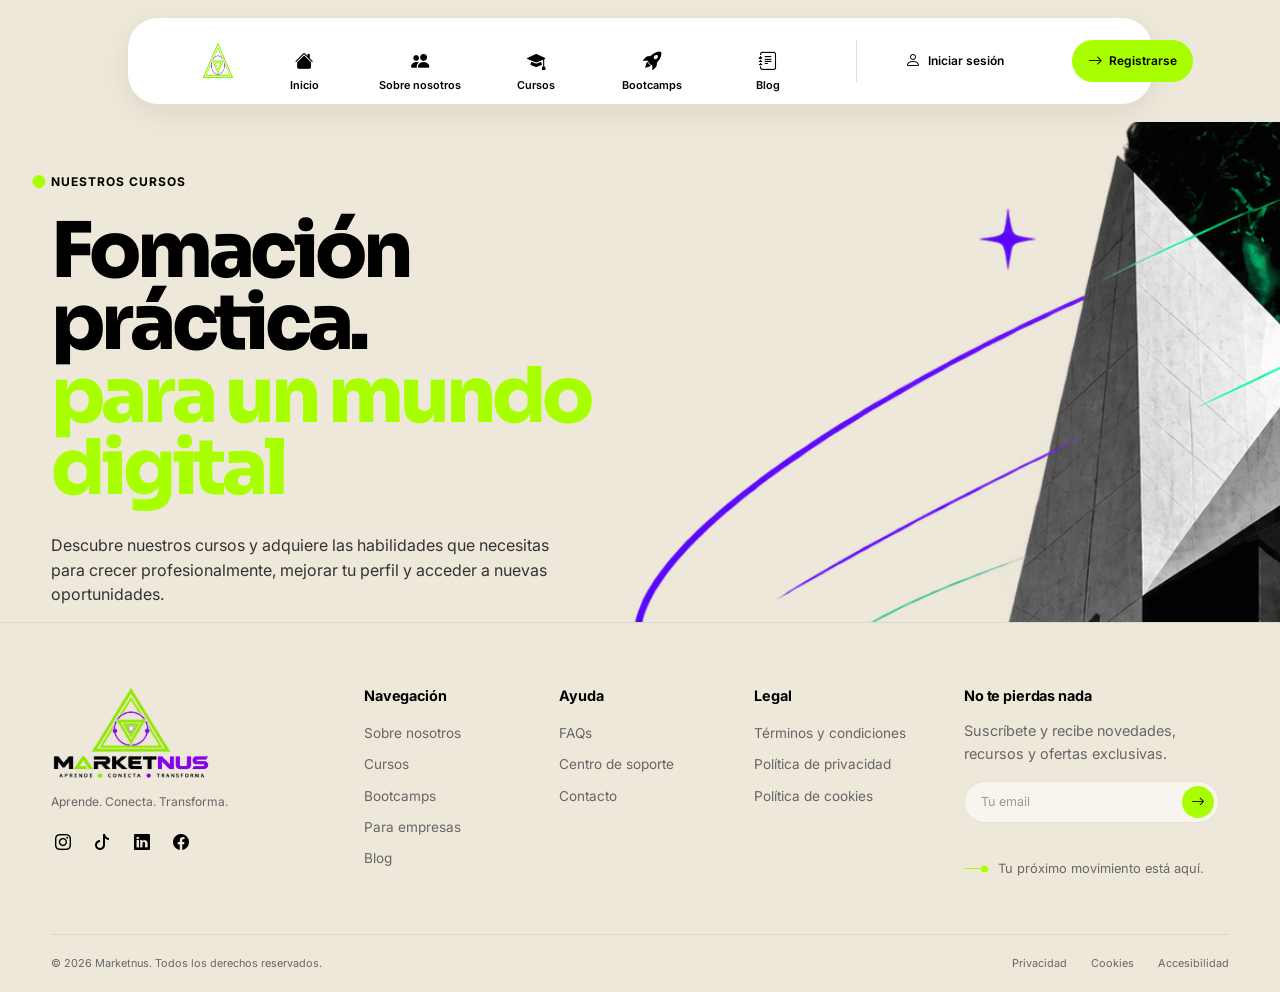
==== cursos.html @ c4d585e0 "update" ====
<!DOCTYPE html>
<html lang="en">
<head>
    <meta charset="UTF-8">
    <meta name="viewport" content="width=device-width, initial-scale=1.0">
    <title>Cursos | Marketnus</title>

    <meta name="description" content="Cursos prácticos de marketing digital, transformación digital, negocios y creatividad.">

    <meta name="keywords" content="marketing digital, cursos marketing digital, bootcamps, tecnología, inteligencia artificial, SEO, publicidad digital, ecommerce, automatización">

    <link rel="shortcut icon" href="favicon.ico" type="image/x-icon">
    <link rel="shortcut icon" href="favicon.png" type="image/x-icon">

    <link rel="stylesheet" href="https://cdn.jsdelivr.net/npm/bootstrap-icons@1.11.3/font/bootstrap-icons.min.css">

    <link rel="stylesheet" href="css/global.css">
    <link rel="stylesheet" href="css/layout.css">
    <link rel="stylesheet" href="css/hero-global.css">
    <link rel="stylesheet" href="css/cursos.css">

    <link rel="stylesheet" href="css/responsive/tablet.css">
    <link rel="stylesheet" href="css/responsive/phone.css">
</head>

<body>
    <div id="header"></div>

    <main>
        <section class="global-hero" id="global-hero" aria-labelledby="about-hero">

            <div class="container" global-hero-container>
                <div class="global-hero-content">
                    <div class="section-marker">
                        <span class="section-marker-dot" aria-hidden="true"></span>

                        <span class="section-subtitle">Nuestros cursos</span>
                    </div>

                    <h1 class="global-hero-title" id="global-hero-title">Fomación práctica. <span>para un mundo digital</span></h1>

                    <p class="global-hero-description">

                        Descubre nuestros cursos y adquiere
                        las habilidades que necesitas para
                        crecer profesionalmente, mejorar tu
                        perfil y acceder a nuevas oportunidades.
                    </p>

                </div>
            </div>

        </section>


    </main>


    <div id="footer"></div>
    <script src="js/sections.js"></script>
    <script src="js/main.js"></script>
    
</body>
</html>
---- css/global.css ----
@charset "UTF-8";

@import url('https://fonts.googleapis.com/css2?family=Sora:wght@400;500;600;700;800&display=swap');

@import url('https://fonts.googleapis.com/css2?family=Inter:wght@400;500;600;700;800&display=swap');

:root {

    /* -------------------------
       Brand colors
       ------------------------- */

    --green-lime: #A8FF00;
    --green-light: #8FE000;
    --green: #6FAF00;
    --green-mid: #3D8F00;
    --green-dark: #075A3D;
    --green-deep: #006B50;
    --green-black: #003F2D;

    --purple: #a72ae7;
    --purple-light: #C866FF;
    --purple-dark: #991beb;

    --beige: #EEE8DA;
    --beige-light: #F3EEE5;
    --beige-soft: #F8F5EF;

    --black: #000000;
    --charcoal: #161617;

    --white: #FFFFFF;
    --ivory: #FAF9F5;


    /* -------------------------
       Neutral colors
       ------------------------- */

    --gray-dark: #333333;
    --gray: #666666;
    --gray-light: #999999;
    --gray-soft: #D5D5D5;


    /* -------------------------
       Borders
       ------------------------- */

    --border: rgba(0, 0, 0, 0.12);
    --border-light: rgba(0, 0, 0, 0.07);
    --border-dark: rgba(255, 255, 255, 0.14);


    /* -------------------------
       Surfaces
       ------------------------- */

    --background: var(--beige);

    --surface: var(--white);
    --surface-light: var(--ivory);
    --surface-beige: var(--beige);

    --surface-green: var(--green-deep);
    --surface-dark: var(--black);


    /* -------------------------
       Text
       ------------------------- */

    --heading: var(--black);
    --text: var(--gray-dark);
    --text-light: var(--gray);
    --text-muted: var(--gray-light);


    /* -------------------------
       Typography
       ------------------------- */

    --font-heading: "Sora", sans-serif;
    --font-body: "Inter", sans-serif;


    /* -------------------------
       Font sizes
       ------------------------- */

    --fs-display: clamp(4rem, 8vw, 8rem);
    --fs-h1: clamp(3rem, 6vw, 6rem);
    --fs-h2: clamp(2.3rem, 3vw, 3rem);
    --fs-h3: clamp(1.4rem, 2vw, 1.8rem);
    --fs-h4: 1.25rem;

    --fs-large: 1.125rem;
    --fs-base: 1rem;
    --fs-small: 0.875rem;
    --fs-xs: 0.75rem;


    /* -------------------------
       Font weights
       ------------------------- */

    --fw-regular: 400;
    --fw-medium: 500;
    --fw-semibold: 600;
    --fw-bold: 700;
    --fw-extrabold: 800;


    /* -------------------------
       Letter spacing
       ------------------------- */

    --letter-spacing-tight: -0.04em;
    --letter-spacing-small: 0.02em;
    --letter-spacing: 0.08em;
    --letter-spacing-large: 0.16em;


    /* -------------------------
       Layout
       ------------------------- */

    --container-width: 1400px;
    --content-width: 760px;


    /* -------------------------
       Section spacing
       ------------------------- */

    --section-padding: clamp(5rem, 9vw, 9rem);
    --section-padding-small: clamp(4rem, 7vw, 6rem);


    /* -------------------------
       Spacing scale
       ------------------------- */

    --space-xs: 0.5rem;
    --space-sm: 0.75rem;
    --space-md: 1rem;
    --space-lg: 1.5rem;
    --space-xl: 2rem;
    --space-2xl: 3rem;
    --space-3xl: 5rem;


    /* -------------------------
       Border radius
       ------------------------- */

    --radius-sm: 0.5rem;
    --radius-md: 0.75rem;
    --radius-lg: 1rem;
    --radius-xl: 1.5rem;
    --radius-pill: 999px;


    /* -------------------------
       Shadows
       ------------------------- */

    --shadow-sm: 0 4px 14px rgba(0, 0, 0, 0.05);
    --shadow-md: 0 12px 30px rgba(0, 0, 0, 0.08);
    --shadow-lg: 0 20px 50px rgba(0, 0, 0, 0.10);


    /* -------------------------
       Effects
       ------------------------- */

    --blur: blur(14px);

    --transition-fast: 0.2s ease;
    --transition: 0.35s ease;
    --transition-slow: 0.7s ease;

    --easing: cubic-bezier(0.22, 1, 0.36, 1);
}


*,
*::before,
*::after {
    margin: 0;
    padding: 0;
    box-sizing: border-box;
}


html {
    scroll-behavior: smooth;
    font-size: 100%;
    -webkit-text-size-adjust: 100%;
}


body {
    min-height: 100vh;

    margin: 0;
    padding: 0;

    font-family: var(--font-body);
    font-size: var(--fs-base);
    font-weight: var(--fw-regular);
    line-height: 1.6;

    color: var(--text);
    background: var(--background);

    overflow-x: hidden;

    -webkit-font-smoothing: antialiased;
    -moz-osx-font-smoothing: grayscale;

    text-rendering: optimizeLegibility;
}


h1,
h2,
h3,
h4,
h5,
h6 {
    margin: 0;

    font-family: var(--font-heading);
    font-weight: var(--fw-bold);
    line-height: 1.1;
    letter-spacing: var(--letter-spacing-tight);

    color: var(--heading);
}



p {
    margin: 0;
}

strong,
b {
    font-weight: var(--fw-bold);
}


a {
    color: inherit;
    text-decoration: none;
}

a:hover {
    text-decoration: none;
}


img {
    display: block;
    max-width: 100%;
    height: auto;
}

svg {
    display: block;
    max-width: 100%;
}

picture {
    display: block;
}


ul,
ol {
    margin: 0;
    padding: 0;
    list-style: none;
}


button,
input,
textarea,
select {
    font: inherit;
}

button {
    border: 0;
    margin: 0;
    padding: 0;

    background: none;

    cursor: pointer;
}

input,
textarea,
select {
    margin: 0;
}

textarea {
    resize: vertical;
}


section {
    position: relative;
    width: 100%;
}

.container {
    width: min(92%, var(--container-width));
    margin-inline: auto;
}


:focus-visible {
    outline: 2px solid var(--green-lime);
    outline-offset: 4px;
}


::selection {
    color: var(--black);
    background: var(--green-lime);
}

::-webkit-scrollbar {
    width: 8px;
}

::-webkit-scrollbar-track {
    background: var(--beige);
}

::-webkit-scrollbar-thumb {
    background: var(--green-deep);
    border-radius: var(--radius-pill);
}

::-webkit-scrollbar-thumb:hover {
    background: var(--green);
}
---- css/layout.css ----
@charset "UTF-8";

@import url('https://fonts.googleapis.com/css2?family=Sora:wght@400;500;600;700;800&display=swap');

@import url('https://fonts.googleapis.com/css2?family=Inter:wght@400;500;600;700;800&display=swap');

:root {

    /* -------------------------
       Brand colors
       ------------------------- */

    --green-lime: #A8FF00;
    --green-light: #8FE000;
    --green: #6FAF00;
    --green-mid: #3D8F00;
    --green-dark: #075A3D;
    --green-deep: #006B50;
    --green-black: #003F2D;

    --purple: #B82FFE;
    --purple-light: #C866FF;
    --purple-dark: #8C18C9;

    --beige: #EEE8DA;
    --beige-light: #F3EEE5;
    --beige-soft: #F8F5EF;

    --black: #000000;
    --charcoal: #161617;

    --white: #FFFFFF;
    --ivory: #FAF9F5;


    /* -------------------------
       Neutral colors
       ------------------------- */

    --gray-dark: #333333;
    --gray: #666666;
    --gray-light: #999999;
    --gray-soft: #D5D5D5;


    /* -------------------------
       Borders
       ------------------------- */

    --border: rgba(0, 0, 0, 0.12);
    --border-light: rgba(0, 0, 0, 0.07);
    --border-dark: rgba(255, 255, 255, 0.14);


    /* -------------------------
       Surfaces
       ------------------------- */

    --background: var(--beige);

    --surface: var(--white);
    --surface-light: var(--ivory);
    --surface-beige: var(--beige);

    --surface-green: var(--green-deep);
    --surface-dark: var(--black);


    /* -------------------------
       Text
       ------------------------- */

    --heading: var(--black);
    --text: var(--gray-dark);
    --text-light: var(--gray);
    --text-muted: var(--gray-light);


    /* -------------------------
       Typography
       ------------------------- */

    --font-heading: "Sora", sans-serif;
    --font-body: "Inter", sans-serif;


    /* -------------------------
       Font sizes
       ------------------------- */

    --fs-display: clamp(4rem, 8vw, 8rem);
    --fs-h1: clamp(3rem, 6vw, 6rem);
    --fs-h2: clamp(2.3rem, 3vw, 3rem);
    --fs-h3: clamp(1.4rem, 2vw, 1.8rem);
    --fs-h4: 1.25rem;

    --fs-large: 1.125rem;
    --fs-base: 1rem;
    --fs-small: 0.875rem;
    --fs-xs: 0.75rem;


    /* -------------------------
       Font weights
       ------------------------- */

    --fw-regular: 400;
    --fw-medium: 500;
    --fw-semibold: 600;
    --fw-bold: 700;
    --fw-extrabold: 800;


    /* -------------------------
       Letter spacing
       ------------------------- */

    --letter-spacing-tight: -0.04em;
    --letter-spacing-small: 0.02em;
    --letter-spacing: 0.08em;
    --letter-spacing-large: 0.16em;


    /* -------------------------
       Layout
       ------------------------- */

    --container-width: 1400px;
    --content-width: 760px;


    /* -------------------------
       Section spacing
       ------------------------- */

    --section-padding: clamp(5rem, 9vw, 9rem);
    --section-padding-small: clamp(4rem, 7vw, 6rem);


    /* -------------------------
       Spacing scale
       ------------------------- */

    --space-xs: 0.5rem;
    --space-sm: 0.75rem;
    --space-md: 1rem;
    --space-lg: 1.5rem;
    --space-xl: 2rem;
    --space-2xl: 3rem;
    --space-3xl: 5rem;


    /* -------------------------
       Border radius
       ------------------------- */

    --radius-sm: 0.5rem;
    --radius-md: 0.75rem;
    --radius-lg: 1rem;
    --radius-xl: 1.5rem;
    --radius-pill: 999px;


    /* -------------------------
       Shadows
       ------------------------- */

    --shadow-sm: 0 4px 14px rgba(0, 0, 0, 0.05);
    --shadow-md: 0 12px 30px rgba(0, 0, 0, 0.08);
    --shadow-lg: 0 20px 50px rgba(0, 0, 0, 0.10);


    /* -------------------------
       Effects
       ------------------------- */

    --blur: blur(14px);

    --transition-fast: 0.2s ease;
    --transition: 0.35s ease;
    --transition-slow: 0.7s ease;

    --easing: cubic-bezier(0.22, 1, 0.36, 1);
}


.header {
    position: relative;
    width: 100%;
    padding: 18px 0;

    z-index: 1000;
}

.header .container {
    position: relative;

    width: min(80%, 1500px);
    min-height: 86px;
    margin: 0 auto;
    padding: 0 3rem;

    display: grid;
    grid-template-columns: 0.7fr 2fr 1.1fr;
    align-items: center;

    background: var(--white);
    border-radius: 30px;

    box-shadow:
        0 8px 30px rgba(0, 0, 0, 0.08);
}


.header .container > a,
.header .container .navbar,
.header .container .navigation-actions {
    transform: translateX(10px);
}

.header > .container > a {
    position: relative;
    display: flex;
    align-items: center;
    left: -1rem;

    text-decoration: none;
}

.header > .container > a img {
    display: block;

    width: auto;
    height: 40px;
    margin-left: 2rem;
}

.menu-toggle,
.close-menu {
    display: none;

    align-items: center;
    justify-content: center;

    width: 42px;
    height: 42px;

    border: 0;
    border-radius: 50%;

    background: transparent;

    color: var(--black);

    cursor: pointer;
}

.navbar {
    position: relative;

    width: 100%;
    margin-left: 2rem;

    display: flex;
    align-items: center;
    justify-content: center;

    background: transparent;

    border-radius: var(--radius-pill)

}

.navbar > ul {
    position: relative;

    display: flex; 
    align-items: center; 
    justify-content: center;

    min-height: 64px;
    margin: 0; 

    padding: 0; 

    gap: 2.5rem; 
    list-style: none;

}

.navbar-item {
    position: relative;
    z-index: 2;

    width: 76px; 
    height: 64px; 

}

.navbar-link {
    position: relative;

    display: flex; 
    align-items: center; 
    justify-content: center; 

    flex-direction: column; 

    width: 100%; 
    height: 100%; 

    color: var(--black); 

    text-align: center; 

    transition: color var(--transition); 

}

.navbar-link .icon {
    position: absolute;

    top: 50%; 
    left: 50%; 

    display: flex; 
    align-items: center; 
    justify-content: center; 

    width: 40px; 
    height: 40px; 

    transform: translate(-50%, -50%); 

    transition: 
        transform var(--transition), 
        color var(--transition); 

}

.navbar-link .icon i {
    font-size: 1.15rem;

    color: var(--black); 

    transition: 
        color var(--transition), 
        transform var(--transition); 

}

.navbar-link .text {
    position: absolute;

    left: 50%; 
    bottom: 7px; 

    transform: translateX(-50%) translateY(8px); 

    color: var(--black); 

    font-family: var(--font-body); 
    font-size: 0.68rem; 
    font-weight: var(--fw-semibold); 

    white-space: nowrap; 

    transition: 
        opacity var(--transition), 
        transform var(--transition), 
        color var(--transition); 

}

/*GREEN CIRCLE*/

.indicator {
    position: absolute;
    z-index: 1;

    top: -20px; 
    left: 0px; 

    width: 64px; 
    height: 64px; 

    background: var(--green-lime); 

    border: 5px solid var(--white); 
    border-radius: 50%; 

    pointer-events: none; 

    opacity: 0; 

    transform: translateX(0); 

    transition: 
        transform var(--transition), 
        opacity var(--transition); 

}

/*HOVER CIRCLE*/

.navbar > ul:has(.navbar-item:hover) .indicator {
    opacity: 1;
}

.navbar > ul:has(.navbar-item:nth-child(1):hover) .indicator {
    transform: translateX(7px);
}

.navbar > ul:has(.navbar-item:nth-child(2):hover) .indicator {
    transform: translateX(123px);
}

.navbar > ul:has(.navbar-item:nth-child(3):hover) .indicator {
transform: translateX(238px);
}

.navbar > ul:has(.navbar-item:nth-child(4):hover) .indicator {
transform: translateX(353px);
}

.navbar > ul:has(.navbar-item:nth-child(5):hover) .indicator {
transform: translateX(469px);
}

.navbar-item:hover .navbar-link .icon {
transform: translate(-50%, -50%) translateY(-18px);
}

.navbar-item:hover .navbar-link .icon i {
color: var(--black);
}

.navbar-item:hover .navbar-link .text {
opacity: 1;

transform: translateX(-50%) translateY(0); 

}

.navbar-item:not(:hover) .navbar-link {
color: var(--black);
}


/*NAVBAR BTNS*/

.navigation-actions {

    position: relative;
    z-index: 2;

    display: flex;
    align-items: center;
    justify-content: flex-end;

    width: max-content;

    margin-top: 0;
    padding-left: 2rem;
    gap: 1.25rem;

    border-left: 1px solid var(--border);

    white-space: nowrap;

}

.navigation-login {

    display: flex;
    align-items: center;
    justify-content: center;

    gap: 0.45rem;

    height: 42px;
    padding: 0 1rem;
    margin-right: 2rem;

    color: var(--black);

    font-family: var(--font-body);
    font-size: var(--fs-xs);
    font-weight: var(--fw-semibold);

    border-radius: var(--radius-pill);

    white-space: nowrap;

    flex-shrink: 0;

    transition:
        color var(--transition-fast),
        background var(--transition-fast);

}

.navigation-login .icon {

    display: flex;

    align-items: center;

    justify-content: center;

}

.navigation-login i {

    font-size: 1rem;

}

.navigation-login:hover {

    color: var(--purple);

    background: var(--beige-light);

}

.navigation-register {

    display: flex;

    align-items: center;

    justify-content: center;

    gap: 0.45rem;

    height: 42px;

    margin-right: 0.35rem;

    padding: 0 1rem;

    color: var(--black);

    font-family: var(--font-body);

    font-size: var(--fs-xs);

    font-weight: var(--fw-semibold);

    background: var(--green-lime);

    border-radius: var(--radius-pill);

    transition:

        background var(--transition-fast),

        color var(--transition-fast),

        transform var(--transition-fast);

}

.navigation-register .icon {

    display: flex;

    align-items: center;

    justify-content: center;

}

.navigation-register i {

    font-size: 0.9rem;

    transition: transform var(--transition-fast);

}

.navigation-register:hover {

    color: var(--white);

    background: var(--black);

    transform: translateY(-2px);

}

.navigation-register:hover i {

    transform: translateX(3px);

}


/*BTNS*/



/*FOOTER*/

.footer {
    position: relative;
    width: 100%;

    background: var(--beige);
    color: var(--gray-dark);

    border-top: 1px solid var(--border-light);
}

.footer-container {
    width: min(92%, var(--container-width));
    margin-inline: auto;

    display: grid;
    grid-template-columns:
        1.8fr
        1fr
        1fr
        1.1fr
        1.8fr;

    gap: 3rem;

    padding: 4rem 0 3.5rem;
}

.footer-brand {
    display: flex;
    flex-direction: column;
    align-items: flex-start;
}


.footer-brand-link {
    display: inline-flex;
    align-items: center;

    width: fit-content;

    margin-bottom: .65rem;
}


.footer-logo {
    width: 160px;
    height: auto;

    object-fit: contain;
}

.footer-tagline {
    margin-bottom: 1.2rem;

    color: var(--gray);

    font-family: var(--font-body);
    font-size: .75rem;
    font-weight: var(--fw-regular);
    line-height: 1.4;
}

.footer-socials {
    display: flex;
    align-items: center;
    gap: .95rem;
}


.footer-social {
    display: inline-flex;
    align-items: center;
    justify-content: center;

    width: 24px;
    height: 24px;

    color: var(--black);

    font-size: 1rem;

    transition:
        color var(--transition-fast),
        transform var(--transition-fast);
}

.footer-social:hover {
    color: var(--green-deep);

    transform: translateY(-2px);
}

.footer-column {
    min-width: 0;
}


.footer-column-title {
    margin: 0 0 1rem;

    color: var(--black);

    font-family: var(--font-body);
    font-size: .9rem;
    font-weight: var(--fw-bold);
    line-height: 1.2;

    letter-spacing: -.01em;
}

.footer-links {
    display: flex;
    flex-direction: column;
    gap: .35rem;
}


.footer-links li {
    margin: 0;
    padding: 0;
}


.footer-links a {
    position: relative;

    display: inline-block;

    color: var(--gray);

    font-family: var(--font-body);
    font-size: .85rem;
    font-weight: var(--fw-regular);
    line-height: 1.5;

    transition:
        color var(--transition-fast),
        transform var(--transition-fast);
}

.footer-links a:hover {
    color: var(--black);

    transform: translateX(3px);
}

.footer-newsletter {
    min-width: 0;
}


.footer-newsletter-description {
    max-width: 240px;

    margin-bottom: 1rem;

    color: var(--gray);

    font-family: var(--font-body);
    font-size: .9rem;
    line-height: 1.55;
}

.newsletter-form {
    position: relative;

    display: flex;
    align-items: center;

    width: 100%;
    max-width: 255px;

    min-height: 40px;

    border: 1px solid rgba(0, 0, 0, .08);
    border-radius: var(--radius-pill);

    background: rgba(255, 255, 255, .55);

    overflow: hidden;

    transition:
        border-color var(--transition-fast),
        background var(--transition-fast);
}

.newsletter-form:focus-within {
    border-color: rgba(0, 0, 0, .2);

    background: var(--white);
}

.newsletter-input {
    width: 100%;
    min-width: 0;
    height: 40px;

    padding: 0 3.25rem 0 1rem;

    border: 0;
    outline: 0;

    background: transparent;

    color: var(--black);

    font-family: var(--font-body);
    font-size: .78rem;
}


.newsletter-input::placeholder {
    color: var(--gray-light);
    opacity: 1;
}

.newsletter-submit {
    position: absolute;
    top: 4px;
    right: 4px;

    display: flex;
    align-items: center;
    justify-content: center;

    width: 32px;
    height: 32px;

    border-radius: 50%;

    background: var(--green-lime);
    color: var(--black);

    font-size: .85rem;

    transition:
        background var(--transition-fast),
        transform var(--transition-fast);
}

.newsletter-submit:hover {
    background: var(--black);
    color: var(--white);

    transform: translateX(2px);
}

.footer-newsletter-note {
    display: flex;
    align-items: center;
    gap: .65rem;

    margin-top: 2.3rem;

    color: var(--gray);

    font-family: var(--font-body);
    font-size: .8rem;
    line-height: 1.4;
}


.footer-newsletter-dot {
    position: relative;

    display: inline-block;

    width: 24px;
    height: 1px;

    flex: 0 0 24px;

    background: var(--green-lime);
}

.footer-newsletter-dot::after {
    content: "";

    position: absolute;
    top: 50%;
    right: 0;

    width: 7px;
    height: 7px;

    border-radius: 50%;

    background: var(--green-lime);

    transform: translateY(-50%);
}

.footer-bottom {
    width: min(92%, var(--container-width));
    margin-inline: auto;

    display: flex;
    align-items: center;
    justify-content: space-between;

    min-height: 58px;

    border-top: 1px solid var(--border-light);
}


.footer-copyright {
    color: var(--gray);

    font-family: var(--font-body);
    font-size: .68rem;
    line-height: 1.4;
}


.footer-bottom-links {
    display: flex;
    align-items: center;
    gap: 1.5rem;
}


.footer-bottom-links a {
    color: var(--gray);

    font-family: var(--font-body);
    font-size: .68rem;
    line-height: 1.4;

    transition: color var(--transition-fast);
}


.footer-bottom-links a:hover {
    color: var(--black);
}
---- css/hero-global.css ----
@charset "UTF-8";

@import url('https://fonts.googleapis.com/css2?family=Sora:wght@400;500;600;700;800&display=swap');

@import url('https://fonts.googleapis.com/css2?family=Inter:wght@400;500;600;700;800&display=swap');

:root {

    /* -------------------------
       Brand colors
       ------------------------- */

    --green-lime: #A8FF00;
    --green-light: #8FE000;
    --green: #6FAF00;
    --green-mid: #3D8F00;
    --green-dark: #075A3D;
    --green-deep: #006B50;
    --green-black: #003F2D;

    --purple: #B82FFE;
    --purple-light: #C866FF;
    --purple-dark: #8C18C9;

    --beige: #EEE8DA;
    --beige-light: #F3EEE5;
    --beige-soft: #F8F5EF;

    --black: #000000;
    --charcoal: #161617;

    --white: #FFFFFF;
    --ivory: #FAF9F5;


    /* -------------------------
       Neutral colors
       ------------------------- */

    --gray-dark: #333333;
    --gray: #666666;
    --gray-light: #999999;
    --gray-soft: #D5D5D5;


    /* -------------------------
       Borders
       ------------------------- */

    --border: rgba(0, 0, 0, 0.12);
    --border-light: rgba(0, 0, 0, 0.07);
    --border-dark: rgba(255, 255, 255, 0.14);


    /* -------------------------
       Surfaces
       ------------------------- */

    --background: var(--beige);

    --surface: var(--white);
    --surface-light: var(--ivory);
    --surface-beige: var(--beige);

    --surface-green: var(--green-deep);
    --surface-dark: var(--black);


    /* -------------------------
       Text
       ------------------------- */

    --heading: var(--black);
    --text: var(--gray-dark);
    --text-light: var(--gray);
    --text-muted: var(--gray-light);


    /* -------------------------
       Typography
       ------------------------- */

    --font-heading: "Sora", sans-serif;
    --font-body: "Inter", sans-serif;


    /* -------------------------
       Font sizes
       ------------------------- */

    --fs-display: clamp(4rem, 8vw, 8rem);
    --fs-h1: clamp(4rem, 6vw, 5rem);
    --fs-h2: clamp(2.3rem, 4vw, 4rem);
    --fs-h3: clamp(1.4rem, 2vw, 1.8rem);
    --fs-h4: 1.25rem;

    --fs-large: 1.125rem;
    --fs-base: 1rem;
    --fs-small: 0.875rem;
    --fs-xs: 0.75rem;


    /* -------------------------
       Font weights
       ------------------------- */

    --fw-regular: 400;
    --fw-medium: 500;
    --fw-semibold: 600;
    --fw-bold: 700;
    --fw-extrabold: 800;


    /* -------------------------
       Letter spacing
       ------------------------- */

    --letter-spacing-tight: -0.04em;
    --letter-spacing-small: 0.02em;
    --letter-spacing: 0.08em;
    --letter-spacing-large: 0.16em;


    /* -------------------------
       Layout
       ------------------------- */

    --container-width: 1400px;
    --content-width: 760px;


    /* -------------------------
       Section spacing
       ------------------------- */

    --section-padding: clamp(5rem, 9vw, 9rem);
    --section-padding-small: clamp(4rem, 7vw, 6rem);


    /* -------------------------
       Spacing scale
       ------------------------- */

    --space-xs: 0.5rem;
    --space-sm: 0.75rem;
    --space-md: 1rem;
    --space-lg: 1.5rem;
    --space-xl: 2rem;
    --space-2xl: 3rem;
    --space-3xl: 5rem;


    /* -------------------------
       Border radius
       ------------------------- */

    --radius-sm: 0.5rem;
    --radius-md: 0.75rem;
    --radius-lg: 1rem;
    --radius-xl: 1.5rem;
    --radius-pill: 999px;


    /* -------------------------
       Shadows
       ------------------------- */

    --shadow-sm: 0 4px 14px rgba(0, 0, 0, 0.05);
    --shadow-md: 0 12px 30px rgba(0, 0, 0, 0.08);
    --shadow-lg: 0 20px 50px rgba(0, 0, 0, 0.10);


    /* -------------------------
       Effects
       ------------------------- */

    --blur: blur(14px);

    --transition-fast: 0.2s ease;
    --transition: 0.35s ease;
    --transition-slow: 0.7s ease;

    --easing: cubic-bezier(0.22, 1, 0.36, 1);
}



.global-hero {
    position: relative;

    width: 100%;
    min-height: 500px;

    overflow: hidden;

    background-color: var(--beige);

    background-image: url("../assets/images/hero-global.png");
    background-repeat: no-repeat;
    background-position: right right;
    background-size: cover;
    background-attachment: fixed;
}



.global-hero-container {

    position: relative;

    width: min(92%, var(--container-width));
    min-height: 500px;

    margin: 0 auto;

    display: flex;
    align-items: center;
}


.global-hero-content {
    position: relative;

    margin-top: 3rem;
    width: 52%;
    max-width: 700px;

    z-index: 2;
}


.section-marker-dot {
   position: relative;

    display: block;

    width: 32px;
    height: 2px;

}

.section-marker-dot::before {
    content: "";

    position: absolute;
    width: 13px;
    height: 13px;

    left: -12px;
    top: 5px;

    transform: translate(-50%);

    border-radius: 50%;

    background: var(--green-lime);
}

.section-subtitle {
    display: flex;
    align-items: center;

    margin-bottom: 1.5rem;
    gap: 0.7rem;

    color: var(--black);

    font-family: var(--font-body);
    font-size: var(--fs-xs);
    font-weight: var(--fw-bold);
    letter-spacing: 0.08em;
    text-transform: uppercase;
}

.global-hero-title {
    max-width: 700px;

    margin: 0;

    color: var(--black);
    font-family: var(--font-heading);
    font-size: var(--fs-h1);
    font-weight: var(--fw-extrabold);

    line-height: 0.94;
    letter-spacing: -0.055em;
}

.global-hero-title span {
    display: block;
    color: var(--green-lime);
}

.global-hero-description {
   max-width: 500px;
    margin-top: 1.8rem;

    color: var(--gray-dark);

    font-family: var(--font-body);
    font-size: var(--fs-base);
    font-weight: var(--fw-regular);

    line-height: 1.55;
}
---- css/responsive/tablet.css ----
@media (max-width: 1024px) {

    :root {

        --section-padding: 6rem;

        --section-padding-small: 5rem;

    }


    .grid-3,
    .grid-4 {

        grid-template-columns:
            repeat(2, minmax(0, 1fr));

    }

}
---- css/responsive/phone.css ----
/* =========================================================
   RESPONSIVE — MOBILE
   ========================================================= */

@media (max-width: 768px) {

    :root {

        --section-padding: 4.5rem;

        --section-padding-small: 4rem;

        --space-4xl: 4rem;

        --space-5xl: 5rem;

    }


    .container,
    .container-wide,
    .section-container {

        width: min(90%, var(--container-width));

    }


    .grid-2,
    .grid-3,
    .grid-4 {

        grid-template-columns: 1fr;

    }


    .btn {

        min-height: 44px;

    }


    .section-subtitle {

        margin-bottom: 1rem;

    }

}


/* =========================================================
   RESPONSIVE — SMALL MOBILE
   ========================================================= */

@media (max-width: 480px) {

    :root {

        --section-padding: 3.5rem;

        --section-padding-small: 3rem;

    }


    .container,
    .container-wide,
    .section-container {

        width: min(88%, var(--container-width));

    }


    .btn {

        width: 100%;

    }

}
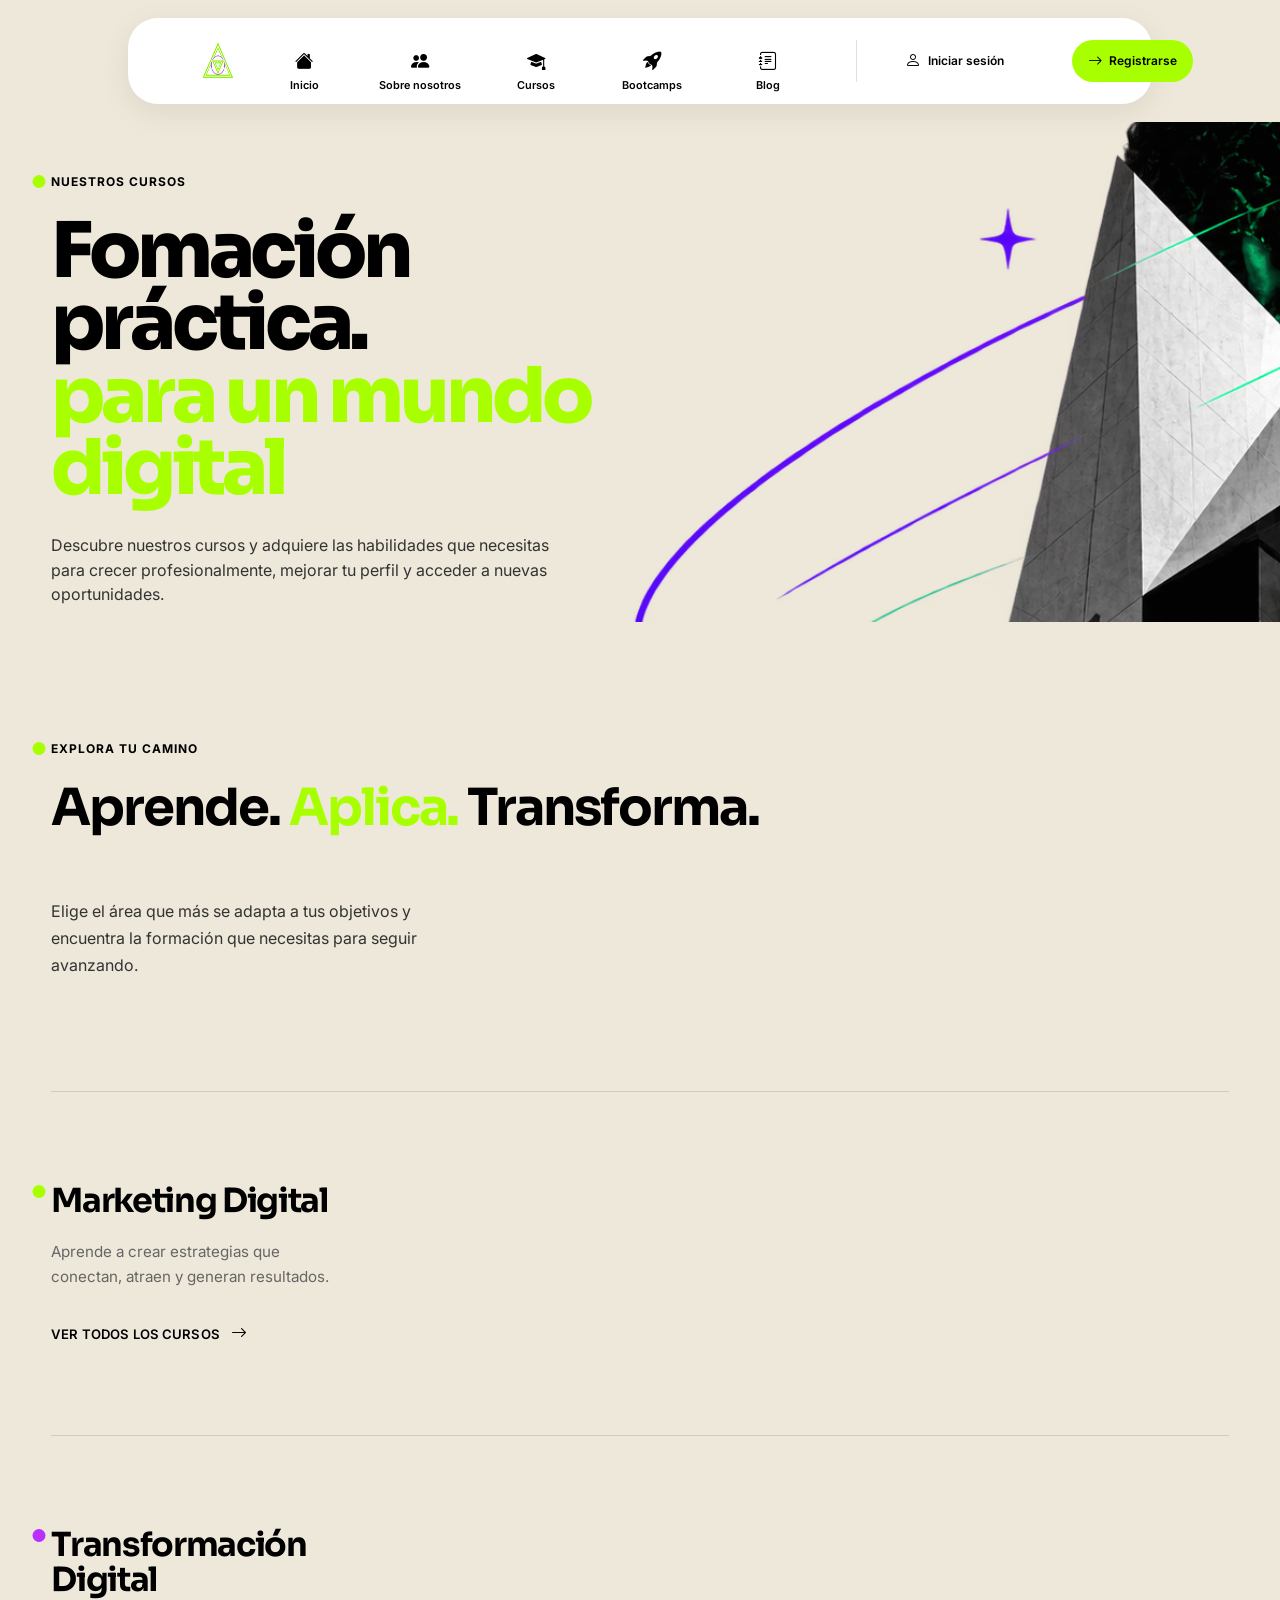
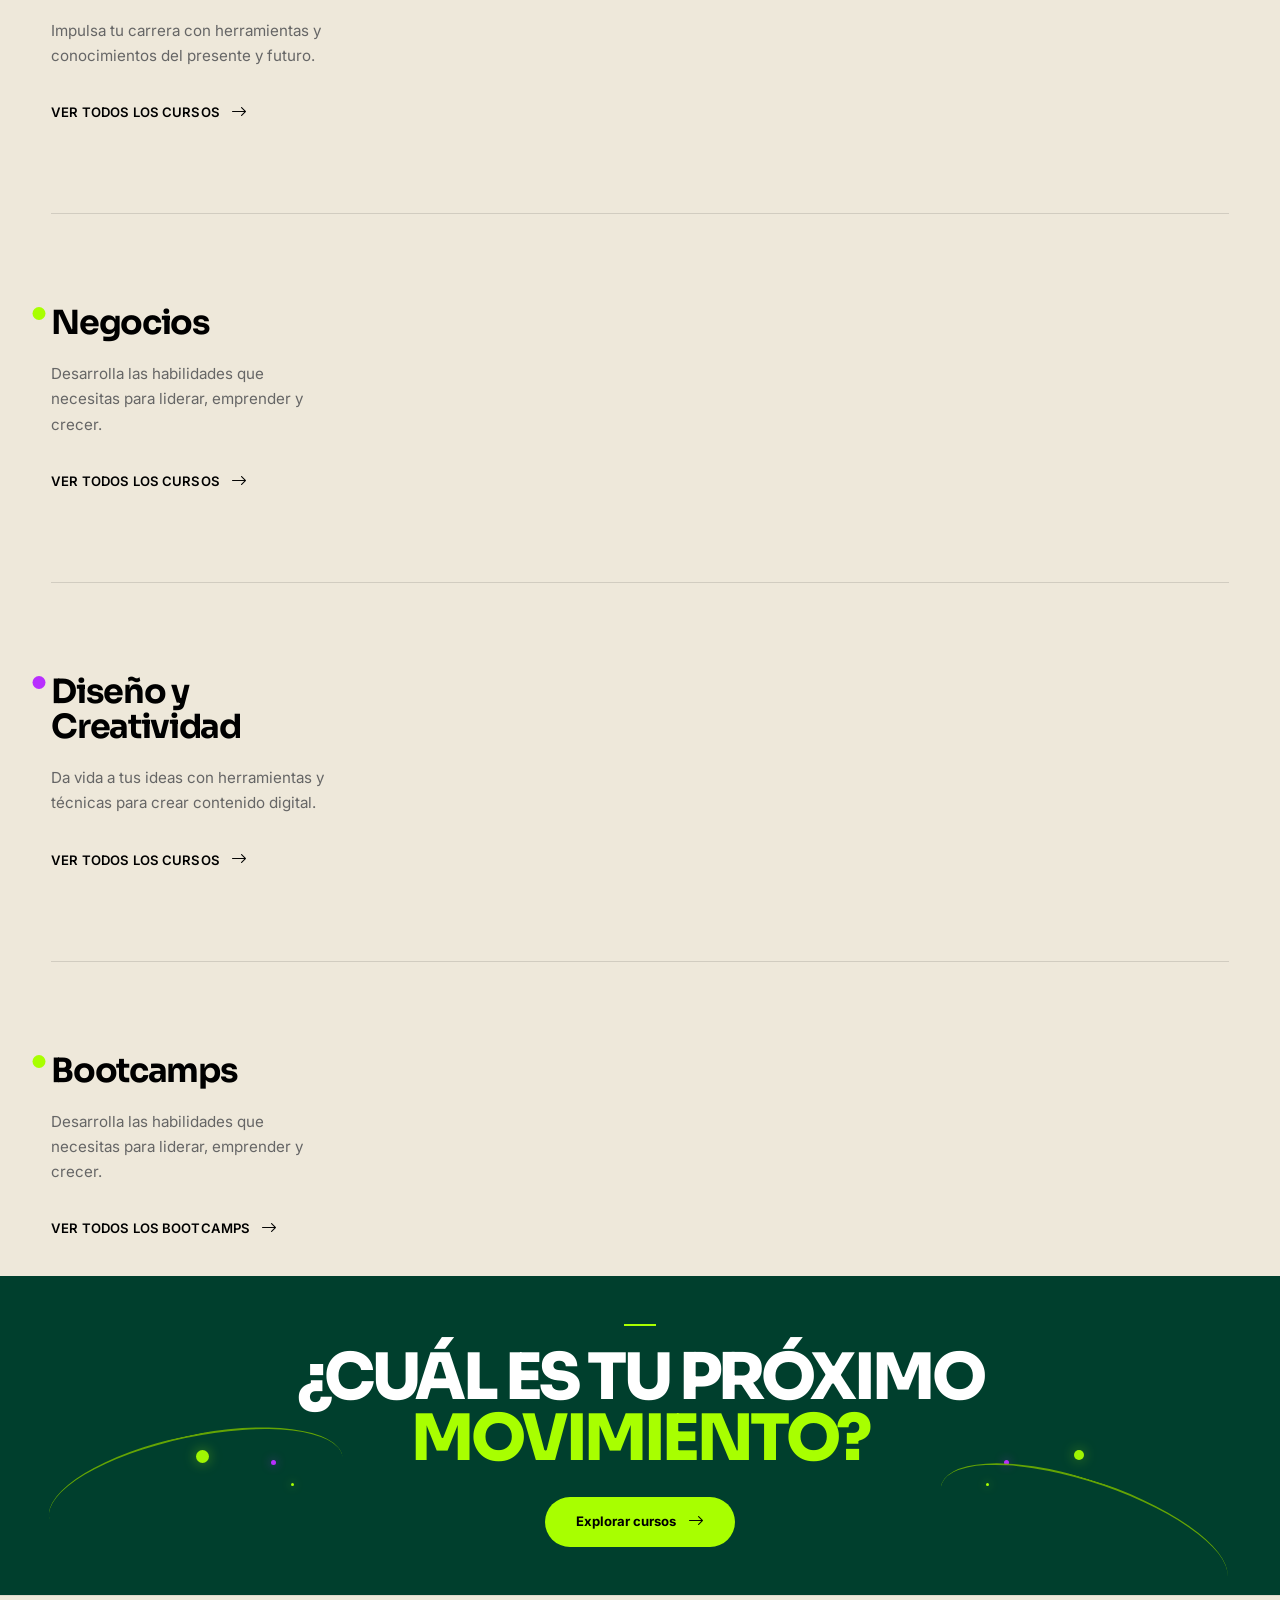
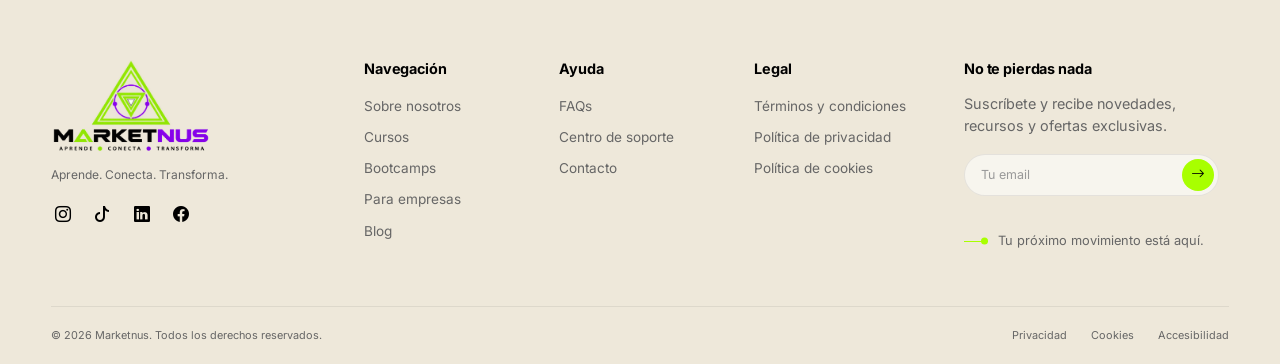
==== commit 5fe71a0d: "update" ====
--- a/cursos.html
+++ b/cursos.html
@@ -53,6 +53,394 @@
         </section>
 
 
+        <section
+            class="courses-catalog"
+            id="course-categories"
+            aria-labelledby="courses-catalog-title">
+
+            <div class="container">
+
+
+                <header class="courses-catalog-header">
+
+                    <div>
+
+                        <div class="section-marker">
+
+                            <span
+                                class="section-marker-dot"
+                                aria-hidden="true">
+                            </span>
+
+                            <span class="section-subtitle">
+                                Explora tu camino
+                            </span>
+
+                        </div>
+
+
+                        <h2
+                            class="courses-catalog-title section-title"
+                            id="courses-catalog-title">
+
+                            Aprende.
+                            <span>Aplica.</span>
+                            Transforma.
+
+                        </h2>
+
+                    </div>
+
+
+                    <p class="courses-catalog-intro section-description">
+
+                        Elige el área que más se adapta
+                        a tus objetivos y encuentra la
+                        formación que necesitas para
+                        seguir avanzando.
+
+                    </p>
+
+                </header>
+
+                <section
+                    class="course-category"
+                    data-category="marketing-digital"
+                    aria-labelledby="category-marketing-title">
+
+                    <div class="course-category-intro">
+
+                        <div
+                            class="course-category-marker course-category-marker-lime"
+                            aria-hidden="true">
+                        </div>
+
+
+                        <h3
+                            class="course-category-title section-title"
+                            id="category-marketing-title">
+
+                            Marketing Digital
+
+                        </h3>
+
+
+                        <p class="course-category-description section-description">
+
+                            Aprende a crear estrategias que
+                            conectan, atraen y generan resultados.
+
+                        </p>
+
+
+                        <a
+                            href="/cursos/marketing-digital/"
+                            class="course-category-link">
+
+                            <span>
+                                Ver todos los cursos
+                            </span>
+
+                            <i
+                                class="bi bi-arrow-right"
+                                aria-hidden="true">
+                            </i>
+
+                        </a>
+
+                    </div>
+
+
+                    <!-- JSON → JAVASCRIPT -->
+
+                    <div
+                        class="course-category-courses"
+                        data-course-grid="marketing-digital">
+
+                    </div>
+
+                </section>
+
+                <section
+                    class="course-category"
+                    data-category="transformacion-digital"
+                    aria-labelledby="category-transformation-title">
+
+                    <div class="course-category-intro">
+
+                        <span
+                            class="course-categoty-marker course-category-marker-purple"
+                            aria-hidden="true">
+                        </span>
+
+
+                        <h3
+                            class="course-category-title section-title"
+                            id="category-transformation-title">
+
+                            Transformación Digital
+
+                        </h3>
+
+
+                        <p class="course-category-description section-description">
+
+                            Impulsa tu carrera con herramientas
+                            y conocimientos del presente y futuro.
+
+                        </p>
+
+
+                        <a
+                            href="/cursos/transformacion-digital/"
+                            class="course-category-link">
+
+                            <span>
+                                Ver todos los cursos
+                            </span>
+
+                            <i
+                                class="bi bi-arrow-right"
+                                aria-hidden="true">
+                            </i>
+
+                        </a>
+
+                    </div>
+
+
+                    <!-- JSON → JAVASCRIPT -->
+
+                    <div
+                        class="course-category-courses"
+                        data-course-grid="transformacion-digital">
+
+                    </div>
+
+                </section>
+
+                <section
+                    class="course-category"
+                    data-category="negocios"
+                    aria-labelledby="category-business-title">
+
+                    <div class="course-category-intro">
+
+                        <div
+                            class="course-category-marker course-category-marker-lime"
+                            aria-hidden="true">
+                        </div>
+
+
+                        <h3
+                            class="course-category-title section-title"
+                            id="category-business-title">
+
+                            Negocios
+
+                        </h3>
+
+
+                        <p class="course-category-description section-description">
+
+                            Desarrolla las habilidades que necesitas
+                            para liderar, emprender y crecer.
+
+                        </p>
+
+
+                        <a
+                            href="/cursos/negocios/"
+                            class="course-category-link">
+
+                            <span>
+                                Ver todos los cursos
+                            </span>
+
+                            <i
+                                class="bi bi-arrow-right"
+                                aria-hidden="true">
+                            </i>
+
+                        </a>
+
+                    </div>
+
+
+                    <!-- JSON → JAVASCRIPT -->
+
+                    <div
+                        class="course-category-courses"
+                        data-course-grid="negocios">
+
+                    </div>
+
+                </section>
+
+                <section
+                    class="course-category"
+                    data-category="diseno-creatividad"
+                    aria-labelledby="category-design-title">
+
+                    <div class="course-category-intro">
+
+                        <div
+                            class="course-category-marker course-category-marker-purple"
+                            aria-hidden="true">
+                        </div>
+
+
+                        <h3
+                            class="course-category-title section-title"
+                            id="category-design-title">
+
+                            Diseño y Creatividad
+
+                        </h3>
+
+
+                        <p class="course-category-description section-description">
+
+                            Da vida a tus ideas con herramientas
+                            y técnicas para crear contenido digital.
+
+                        </p>
+
+
+                        <a
+                            href="/cursos/diseno-creatividad/"
+                            class="course-category-link">
+
+                            <span>
+                                Ver todos los cursos
+                            </span>
+
+                            <i
+                                class="bi bi-arrow-right"
+                                aria-hidden="true">
+                            </i>
+
+                        </a>
+
+                    </div>
+
+
+                    <!-- JSON → JAVASCRIPT -->
+
+                    <div
+                        class="course-category-courses"
+                        data-course-grid="diseno-creatividad">
+
+                    </div>
+
+                </section>
+
+
+                <section
+                    class="course-category"
+                    data-category="negocios"
+                    aria-labelledby="category-business-title">
+
+                    <div class="course-category-intro">
+
+                        <div
+                            class="course-category-marker course-category-marker-lime"
+                            aria-hidden="true">
+                        </div>
+
+
+                        <h3
+                            class="course-category-title section-title"
+                            id="category-business-title">
+
+                            Bootcamps
+
+                        </h3>
+
+
+                        <p class="course-category-description section-description">
+
+                            Desarrolla las habilidades que necesitas
+                            para liderar, emprender y crecer.
+
+                        </p>
+
+
+                        <a
+                            href="/cursos/bootcamps/"
+                            class="course-category-link">
+
+                            <span>
+                                Ver todos los bootcamps
+                            </span>
+
+                            <i
+                                class="bi bi-arrow-right"
+                                aria-hidden="true">
+                            </i>
+
+                        </a>
+
+                    </div>
+
+
+                    <!-- JSON → JAVASCRIPT -->
+
+                    <div
+                        class="course-category-courses"
+                        data-course-grid="negocios">
+
+                    </div>
+
+                </section>
+            </div>
+        </section>   
+
+        <section
+            class="cta-section"
+            id="cta"
+            aria-labelledby="cta-title">
+
+            <div class="cta-decoration cta-decoration-left" aria-hidden="true">
+                <span></span>
+                <span></span>
+            </div>
+
+
+            <div class="cta-container">
+
+                <div class="section-marker section-marker-light">
+
+                </div>
+
+
+                <h2 class="cta-title" id="cta-title">
+                    ¿Cuál es tu próximo
+                    <span>movimiento?</span>
+                </h2>
+
+
+                <a
+                    href="/cursos/"
+                    class="btn btn-primary"
+                >
+                    <span>Explorar cursos</span>
+
+                    <i
+                        class="bi bi-arrow-right"
+                        aria-hidden="true"
+                    ></i>
+                </a>
+
+            </div>
+
+
+            <div class="cta-decoration cta-decoration-right" aria-hidden="true">
+                <span></span>
+                <span></span>
+            </div>
+        </section>
+
     </main>
 
 
--- a/css/cursos.css
+++ b/css/cursos.css
@@ -0,0 +1,872 @@
+@charset "UTF-8";
+
+@import url('https://fonts.googleapis.com/css2?family=Sora:wght@400;500;600;700;800&display=swap');
+
+@import url('https://fonts.googleapis.com/css2?family=Inter:wght@400;500;600;700;800&display=swap');
+
+:root {
+
+    /* -------------------------
+       Brand colors
+       ------------------------- */
+
+    --green-lime: #A8FF00;
+    --green-light: #8FE000;
+    --green: #6FAF00;
+    --green-mid: #3D8F00;
+    --green-dark: #075A3D;
+    --green-deep: #006B50;
+    --green-black: #003F2D;
+
+    --purple: #B82FFE;
+    --purple-light: #C866FF;
+    --purple-dark: #8C18C9;
+
+    --beige: #EEE8DA;
+    --beige-light: #F3EEE5;
+    --beige-soft: #F8F5EF;
+
+    --black: #000000;
+    --charcoal: #161617;
+
+    --white: #FFFFFF;
+    --ivory: #FAF9F5;
+
+
+    /* -------------------------
+       Neutral colors
+       ------------------------- */
+
+    --gray-dark: #333333;
+    --gray: #666666;
+    --gray-light: #999999;
+    --gray-soft: #D5D5D5;
+
+
+    /* -------------------------
+       Borders
+       ------------------------- */
+
+    --border: rgba(0, 0, 0, 0.12);
+    --border-light: rgba(0, 0, 0, 0.07);
+    --border-dark: rgba(255, 255, 255, 0.14);
+
+
+    /* -------------------------
+       Surfaces
+       ------------------------- */
+
+    --background: var(--beige);
+
+    --surface: var(--white);
+    --surface-light: var(--ivory);
+    --surface-beige: var(--beige);
+
+    --surface-green: var(--green-deep);
+    --surface-dark: var(--black);
+
+
+    /* -------------------------
+       Text
+       ------------------------- */
+
+    --heading: var(--black);
+    --text: var(--gray-dark);
+    --text-light: var(--gray);
+    --text-muted: var(--gray-light);
+
+
+    /* -------------------------
+       Typography
+       ------------------------- */
+
+    --font-heading: "Sora", sans-serif;
+    --font-body: "Inter", sans-serif;
+
+
+    /* -------------------------
+       Font sizes
+       ------------------------- */
+
+    --fs-display: clamp(4rem, 8vw, 8rem);
+    --fs-h1: clamp(4rem, 6vw, 5rem);
+    --fs-h2: clamp(2.3rem, 4vw, 4rem);
+    --fs-h3: clamp(1.4rem, 2vw, 1.8rem);
+    --fs-h4: 1.25rem;
+
+    --fs-large: 1.125rem;
+    --fs-base: 1rem;
+    --fs-small: 0.875rem;
+    --fs-xs: 0.75rem;
+
+
+    /* -------------------------
+       Font weights
+       ------------------------- */
+
+    --fw-regular: 400;
+    --fw-medium: 500;
+    --fw-semibold: 600;
+    --fw-bold: 700;
+    --fw-extrabold: 800;
+
+
+    /* -------------------------
+       Letter spacing
+       ------------------------- */
+
+    --letter-spacing-tight: -0.04em;
+    --letter-spacing-small: 0.02em;
+    --letter-spacing: 0.08em;
+    --letter-spacing-large: 0.16em;
+
+
+    /* -------------------------
+       Layout
+       ------------------------- */
+
+    --container-width: 1400px;
+    --content-width: 760px;
+
+
+    /* -------------------------
+       Section spacing
+       ------------------------- */
+
+    --section-padding: clamp(5rem, 9vw, 9rem);
+    --section-padding-small: clamp(4rem, 7vw, 6rem);
+
+
+    /* -------------------------
+       Spacing scale
+       ------------------------- */
+
+    --space-xs: 0.5rem;
+    --space-sm: 0.75rem;
+    --space-md: 1rem;
+    --space-lg: 1.5rem;
+    --space-xl: 2rem;
+    --space-2xl: 3rem;
+    --space-3xl: 5rem;
+
+
+    /* -------------------------
+       Border radius
+       ------------------------- */
+
+    --radius-sm: 0.5rem;
+    --radius-md: 0.75rem;
+    --radius-lg: 1rem;
+    --radius-xl: 1.5rem;
+    --radius-pill: 999px;
+
+
+    /* -------------------------
+       Shadows
+       ------------------------- */
+
+    --shadow-sm: 0 4px 14px rgba(0, 0, 0, 0.05);
+    --shadow-md: 0 12px 30px rgba(0, 0, 0, 0.08);
+    --shadow-lg: 0 20px 50px rgba(0, 0, 0, 0.10);
+
+
+    /* -------------------------
+       Effects
+       ------------------------- */
+
+    --blur: blur(14px);
+
+    --transition-fast: 0.2s ease;
+    --transition: 0.35s ease;
+    --transition-slow: 0.7s ease;
+
+    --easing: cubic-bezier(0.22, 1, 0.36, 1);
+}
+
+
+.courses-catalog {
+    padding-block: var(--section-padding);
+
+    background: var(--beige);
+}
+
+
+.courses-catalog-header {
+    display: grid;
+    grid-template-columns: minmax(0);
+
+    align-items: end;
+
+    gap: 4rem;
+
+    margin-bottom: 7rem;
+}
+
+
+.courses-catalog-header .section-marker {
+    margin-bottom: 1.5rem;
+}
+
+.courses-catalog-title {
+    max-width: 800px;
+
+    font-size: var(--fs-h2);
+    line-height: 1;
+
+    color: var(--black);
+}
+
+.courses-catalog-title span {
+    color: var(--green-lime);
+}
+
+
+.courses-catalog-intro {
+    display: flex;
+    max-width: 400px;
+
+    font-size: 1rem;
+    line-height: 1.7;
+
+    color: var(--gray-dark);
+}
+
+.course-category {
+    position: relative;
+
+    display: grid;
+    grid-template-columns: minmax(220px, 0.75fr) minmax(0, 2.25fr);
+
+    gap: clamp(2.5rem, 5vw, 6rem);
+
+    padding-block: 5.5rem;
+
+    border-top: 1px solid var(--border);
+}
+
+.course-category:last-child {
+    border-bottom: 1px solid var(--border);
+}
+
+.course-category-intro {
+    position: relative;
+
+    align-self: start;
+
+    padding-top: 0.25rem;
+}
+
+
+.course-category-title {
+    max-width: 330px;
+
+    font-size: clamp(1.8rem, 2.6vw, 2.7rem);
+    line-height: 1.05;
+
+    color: var(--black);
+}
+
+.course-category-description {
+    max-width: 320px;
+
+    margin-top: 1.25rem;
+
+    font-size: 0.95rem;
+    line-height: 1.65;
+
+    color: var(--gray);
+}
+
+.course-category-marker {
+    position: relative;
+
+    display: block;
+
+    width: 32px;
+    height: 2px;
+} 
+
+.course-category-marker-lime {
+    content: "";
+
+    position: absolute;
+    width: 13px;
+    height: 13px;
+
+    left: -12px;
+    top: 5px;
+
+    transform: translate(-50%);
+
+    border-radius: 50%;
+
+    background: var(--green-lime);
+}
+
+.course-category-marker-purple {
+    content: "";
+
+    position: absolute;
+    width: 13px;
+    height: 13px;
+
+    left: -12px;
+    top: 5px;
+
+    transform: translate(-50%);
+
+    border-radius: 50%;
+
+    background: var(--purple);
+}
+
+.course-category-link {
+    display: inline-flex;
+    align-items: center;
+    gap: 0.7rem;
+
+    margin-top: 2rem;
+
+    font-family: var(--font-body);
+    font-size: 0.82rem;
+    font-weight: var(--fw-semibold);
+    letter-spacing: 0.01em;
+    text-transform: uppercase;
+
+    color: var(--black);
+
+    transition:
+        color var(--transition-fast),
+        gap var(--transition);
+}
+
+
+.course-category-link i {
+    font-size: 1rem;
+
+    transition:
+        transform var(--transition);
+}
+
+
+.course-category-link:hover {
+    color: var(--green-mid);
+    gap: 1rem;
+}
+
+
+.course-category-link:hover i {
+    transform: translateX(4px);
+}
+
+.course-category-courses {
+    display: grid;
+
+    grid-template-columns:
+        repeat(3, minmax(0, 1fr));
+
+    gap: 1rem;
+
+    align-items: stretch;
+}
+
+.course-card {
+    position: relative;
+
+    min-width: 0;
+    overflow: hidden;
+
+    display: flex;
+    flex-direction: column;
+
+    background: var(--beige-light);
+
+    border: 1px solid var(--border);
+
+    transition:
+        transform var(--transition),
+        border-color var(--transition),
+        box-shadow var(--transition);
+}
+
+
+.course-card:hover {
+    transform: translateY(-6px);
+
+    border-color: rgba(0, 107, 80, 0.25);
+
+    box-shadow: var(--shadow-md);
+}
+
+.course-card-image-wrapper {
+    position: relative;
+
+    width: 100%;
+    aspect-ratio: 1.45;
+
+    overflow: hidden;
+
+    background: var(--beige-soft);
+}
+
+
+.course-card-image {
+    width: 100%;
+    height: 100%;
+
+    object-fit: cover;
+
+    transition:
+        transform var(--transition-slow);
+}
+
+.course-card:hover .course-card-image {
+    transform: scale(1.04);
+}
+
+.course-card-content {
+    flex: 1;
+
+    display: flex;
+    flex-direction: column;
+
+    padding: 1.5rem;
+}
+
+.course-card-category {
+    display: inline-flex;
+    align-items: center;
+    gap: 0.45rem;
+
+    margin-bottom: 0.8rem;
+
+    font-size: 0.68rem;
+    font-weight: var(--fw-bold);
+    line-height: 1;
+    letter-spacing: var(--letter-spacing);
+
+    text-transform: uppercase;
+
+    color: var(--gray);
+}
+
+.course-card-category::before {
+    content: "";
+
+    width: 6px;
+    height: 6px;
+
+    flex-shrink: 0;
+
+    border-radius: 50%;
+
+    background: var(--green-lime);
+}
+
+
+.course-card-title {
+    font-size: 1.3rem;
+    line-height: 1.15;
+
+    color: var(--black);
+}
+
+.course-card-description {
+    margin-top: 0.8rem;
+
+    font-size: 0.85rem;
+    line-height: 1.6;
+
+    color: var(--gray);
+}
+
+.course-card-meta {
+    display: flex;
+    align-items: center;
+    flex-wrap: wrap;
+
+    gap: 0.8rem;
+
+    margin-top: 1.25rem;
+
+    font-size: 0.75rem;
+
+    color: var(--gray);
+}
+
+
+.course-card-meta-item {
+    display: inline-flex;
+    align-items: center;
+    gap: 0.35rem;
+}
+
+.course-card-meta-item i {
+    font-size: 0.8rem;
+
+    color: var(--green-deep);
+}
+
+.course-card-footer {
+    display: flex;
+    align-items: center;
+    justify-content: space-between;
+
+    gap: 1rem;
+
+    margin-top: auto;
+    padding-top: 1.5rem;
+}
+
+
+.course-card-price {
+    font-family: var(--font-heading);
+    font-size: 1.2rem;
+    font-weight: var(--fw-bold);
+
+    color: var(--black);
+}
+
+.course-card-link {
+    display: inline-flex;
+    align-items: center;
+    justify-content: center;
+
+    width: 42px;
+    height: 42px;
+
+    flex-shrink: 0;
+
+    border-radius: 50%;
+
+    background: var(--green-lime);
+
+    color: var(--black);
+
+    transition:
+        transform var(--transition),
+        background var(--transition);
+}
+
+.course-card-link i {
+    font-size: 1rem;
+
+    transition:
+        transform var(--transition);
+}
+
+
+.course-card:hover .course-card-link {
+    transform: rotate(-8deg);
+
+    background: var(--purple);
+
+    color: var(--white);
+}
+
+
+.course-card:hover .course-card-link i {
+    transform: translateX(2px);
+}
+
+.course-category-courses:empty {
+    min-height: 220px;
+}
+
+
+.course-category-courses.is-loading {
+    position: relative;
+}
+
+
+.course-category-courses.is-loading::after {
+    content: "Cargando cursos...";
+
+    position: absolute;
+    inset: 0;
+
+    display: flex;
+    align-items: center;
+    justify-content: center;
+
+    font-size: 0.85rem;
+    color: var(--gray);
+}
+
+
+
+
+/*CTA*/
+
+.cta-section {
+    position: relative;
+    width: 100%;
+    min-height: 0;
+    margin-top: -170px;
+
+    display: flex;
+    align-items: center;
+    justify-content: center;
+
+    overflow: hidden;
+
+    background: var(--green-black);
+    color: var(--white);
+}
+
+.cta-container {
+    position: relative;
+    z-index: 5;
+
+    width: min(92%, 900px);
+
+    display: flex;
+    flex-direction: column;
+    align-items: center;
+    justify-content: center;
+
+    text-align: center;
+
+    padding: 3rem 1rem;
+}
+
+.cta-container .section-marker {
+    display: flex;
+    align-items: center;
+
+    margin-bottom: 1.4rem;
+    gap: 0.7rem;
+
+    color: var(--black);
+
+    font-family: var(--font-body);
+    font-size: var(--fs-xs);
+    font-weight: var(--fw-bold);
+    letter-spacing: 0.08em;
+    text-transform: uppercase;
+
+}
+
+.cta-container .section-marker {
+    position: relative;
+
+    display: block;
+
+    width: 32px;
+    height: 2px;
+
+    background: var(--green-lime);
+}
+
+.cta-container .subtitle-marker::before {
+    content: "";
+
+    position: absolute;
+
+    left: -4px;
+    top: 50%;
+
+    width: 9px;
+    height: 9px;
+
+    transform: translateY(-50%);
+
+    border-radius: 50%;
+
+    background: var(--green-lime);
+}
+
+.cta-title {
+    max-width: 760px;
+
+    margin: 0 0 1.7rem;
+
+    color: var(--white);
+
+    font-family: var(--font-heading);
+    font-size: clamp(2.5rem, 5vw, 4.5rem);
+    font-weight: var(--fw-extrabold);
+    line-height: .95;
+    letter-spacing: -.055em;
+
+    text-transform: uppercase;
+}
+
+.cta-title span {
+    display: block;
+
+    color: var(--green-lime);
+}
+
+.cta-section .btn-primary {
+    display: inline-flex;
+    align-items: center;
+    justify-content: center;
+    gap: .75rem;
+
+    min-width: 190px;
+    min-height: 48px;
+
+    padding: .75rem 1.5rem;
+
+    border-radius: var(--radius-pill);
+
+    background: var(--green-lime);
+    color: var(--black);
+
+    font-family: var(--font-body);
+    font-size: .82rem;
+    font-weight: var(--fw-bold);
+
+    text-decoration: none;
+
+    transition:
+        transform var(--transition),
+        background var(--transition),
+        box-shadow var(--transition);
+}
+
+.cta-section .btn-primary i {
+    font-size: 1rem;
+
+    transition: transform var(--transition);
+}
+
+
+.cta-section .btn-primary:hover {
+    transform: translateY(-3px);
+
+    background: var(--white);
+
+    box-shadow: 0 10px 30px rgba(0, 0, 0, .22);
+}
+
+
+.cta-section .btn-primary:hover i {
+    transform: translateX(4px);
+}
+
+.cta-decoration span:first-child {
+    position: absolute;
+
+    width: 300px;
+    height: 105px;
+
+    margin-left: -9rem;
+
+    border-top: 2px solid var(--green);
+    border-radius: 50%;
+
+    opacity: .9;
+
+    transform: rotate(-12deg);
+}
+
+.cta-decoration span:nth-child(2) {
+    position: absolute;
+
+    width: 12px;
+    height: 12px;
+
+    margin-left: -9rem;
+    border-radius: 50%;
+
+    background: var(--green-lime);
+
+    box-shadow:
+        0 0 14px rgba(168, 255, 0, .45);
+
+    opacity: .95;
+}
+
+.cta-decoration-left {
+    left: -20px;
+    top: 50%;
+
+    transform: translateY(-50%);
+}
+
+
+.cta-decoration--left span:first-child {
+    left: 0;
+    top: 45px;
+
+    transform:
+        rotate(-17deg)
+        skewX(-12deg);
+}
+
+
+.cta-decoration-left span:nth-child(2) {
+    left: 150px;
+    top: 15px;
+
+    width: 13px;
+    height: 13px;
+}
+
+.cta-decoration-right {
+    right: -20px;
+    top: 50%;
+
+    transform:
+        translateY(-50%)
+        scaleX(-1);
+}
+
+
+.cta-decoration-right span:first-child {
+    left: 0;
+    top: 45px;
+
+    transform:
+        rotate(-17deg)
+        skewX(-12deg);
+}
+
+
+.cta-decoration-right span:nth-child(2) {
+    left: 150px;
+    top: 15px;
+
+    width: 10px;
+    height: 10px;
+}
+
+.cta-decoration::before,
+.cta-decoration::after {
+    content: "";
+
+    position: absolute;
+
+    margin-left: -9rem;
+
+    width: 5px;
+    height: 5px;
+
+    border-radius: 50%;
+
+    background: var(--purple);
+    
+    box-shadow:
+        0 0 10px rgba(184, 47, 254, .6);
+}
+
+
+.cta-decoration::before {
+    top: 25px;
+    left: 225px;
+}
+
+.cta-decoration::after {
+    top: 48px;
+    left: 245px;
+
+    width: 3px;
+    height: 3px;
+
+    background: var(--green-lime);
+
+    box-shadow:
+        0 0 8px rgba(168, 255, 0, .6);
+}
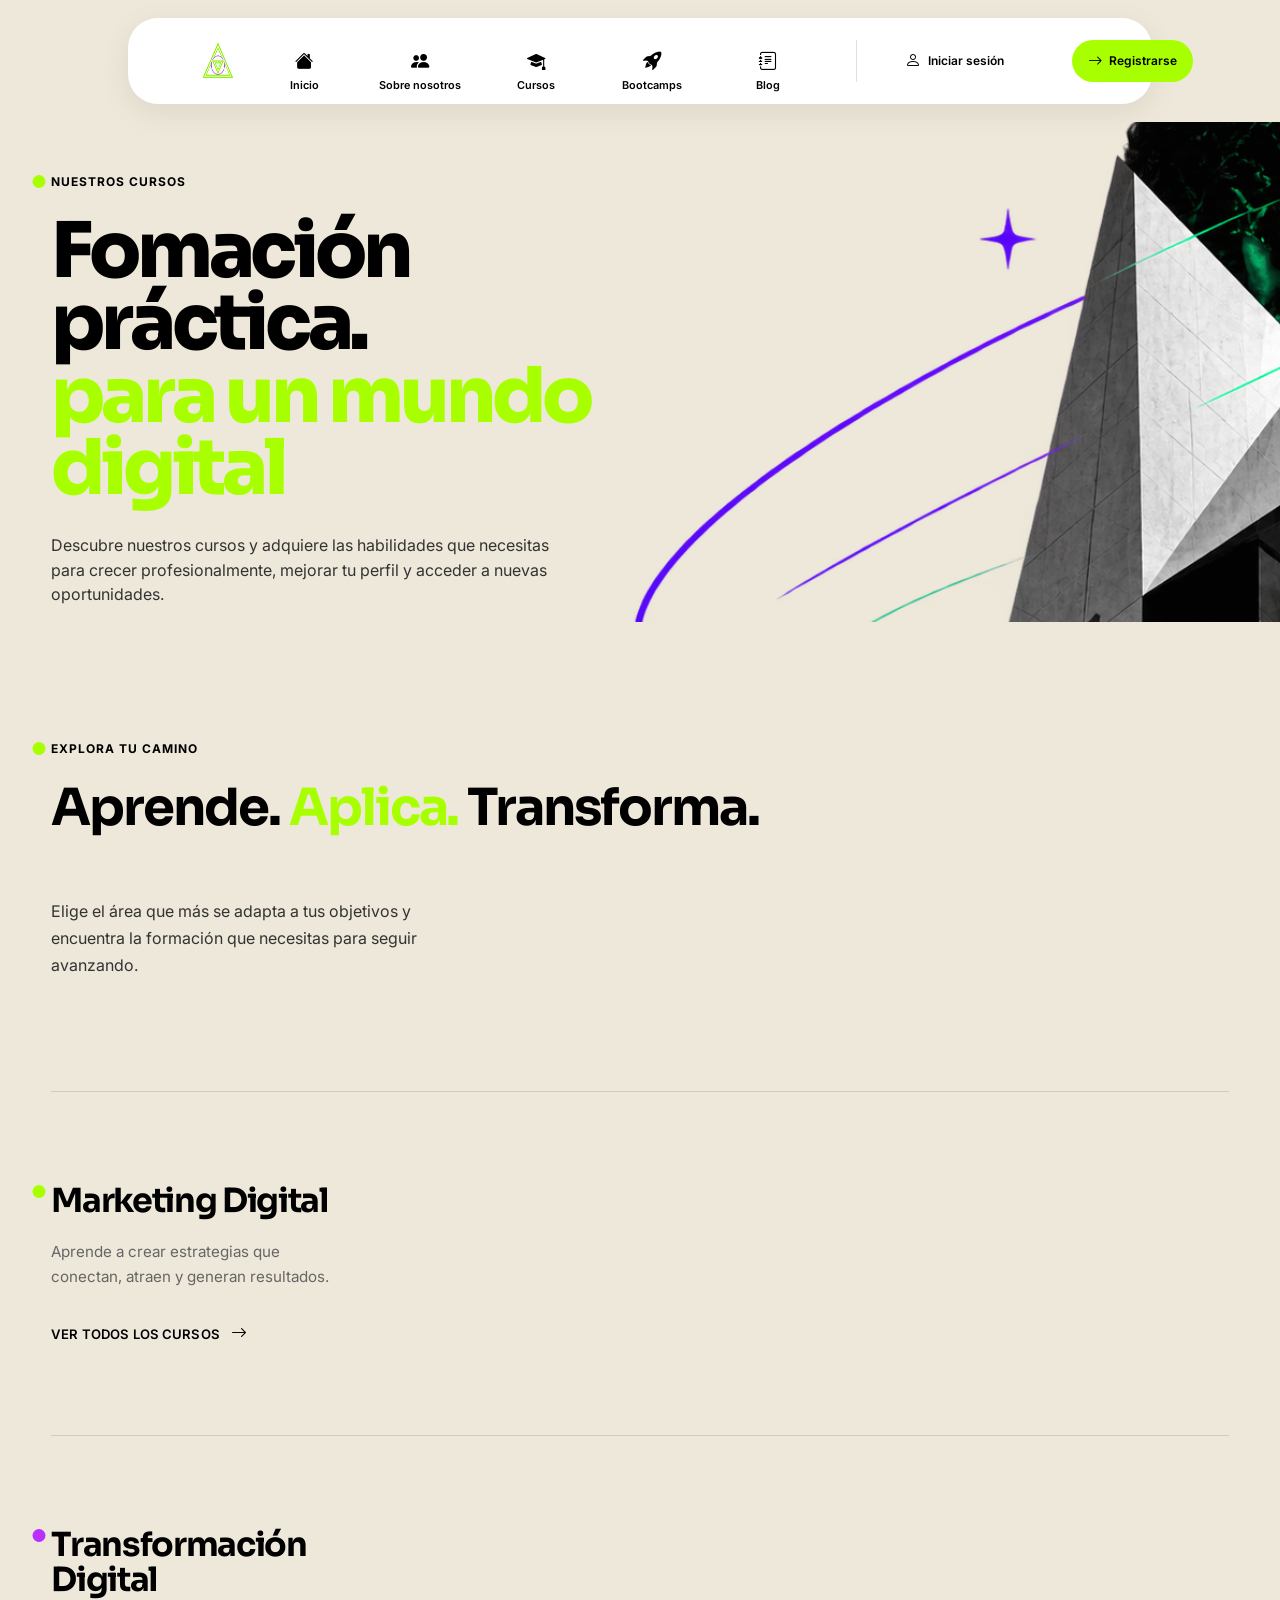
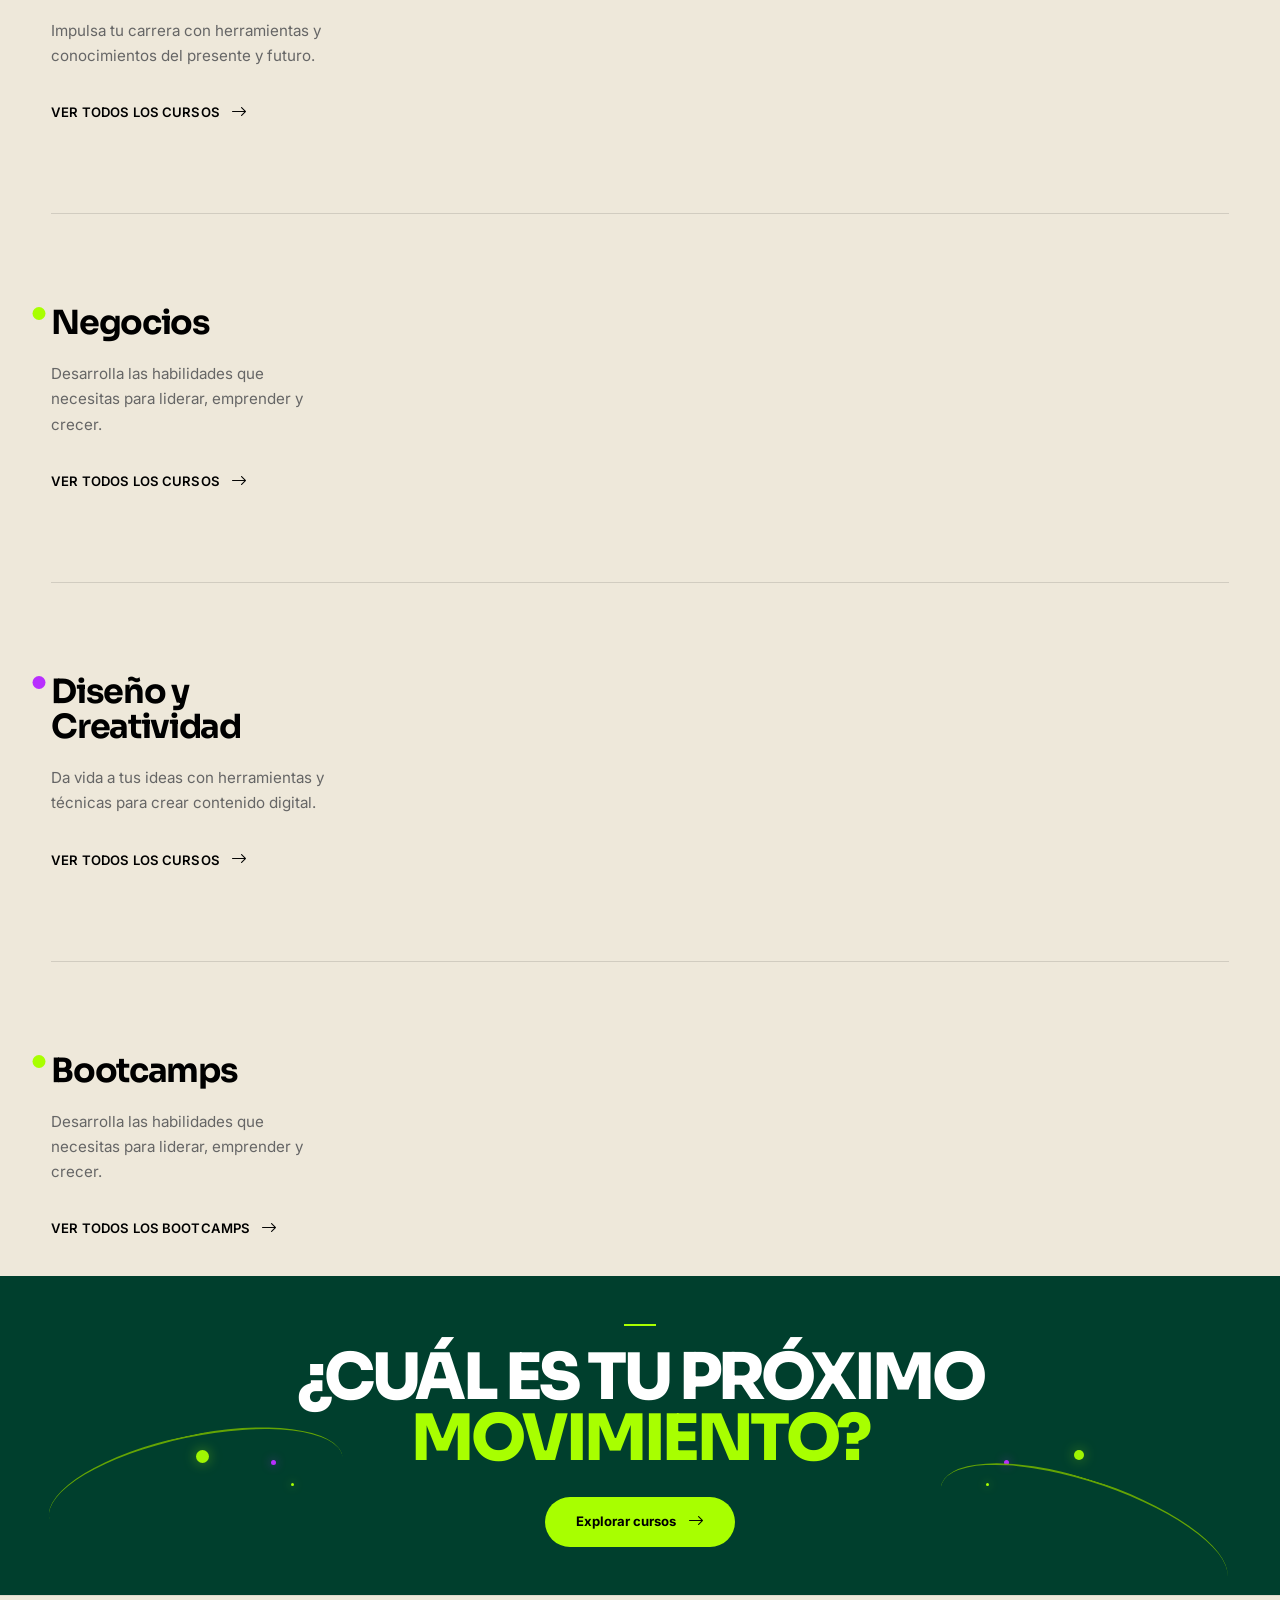
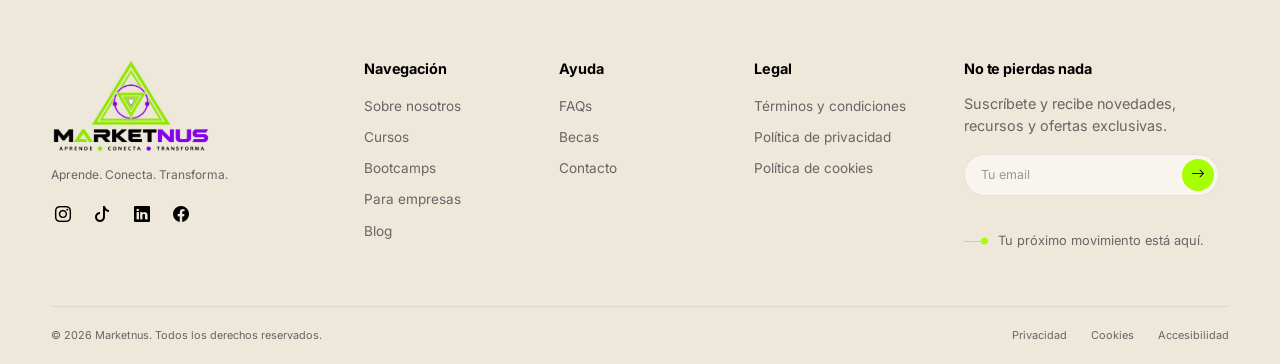
==== commit 6e671068: "update" ====
--- a/cursos.html
+++ b/cursos.html
@@ -134,7 +134,7 @@
 
 
                         <a
-                            href="/cursos/marketing-digital/"
+                            href="/marketing-digital/"
                             class="course-category-link">
 
                             <span>
@@ -192,7 +192,7 @@
 
 
                         <a
-                            href="/cursos/transformacion-digital/"
+                            href="/transformacion-digital/"
                             class="course-category-link">
 
                             <span>
@@ -250,7 +250,7 @@
 
 
                         <a
-                            href="/cursos/negocios/"
+                            href="/negocios/"
                             class="course-category-link">
 
                             <span>
@@ -308,7 +308,7 @@
 
 
                         <a
-                            href="/cursos/diseno-creatividad/"
+                            href="/diseno-creatividad/"
                             class="course-category-link">
 
                             <span>
@@ -367,7 +367,7 @@
 
 
                         <a
-                            href="/cursos/bootcamps/"
+                            href="/bootcamps/"
                             class="course-category-link">
 
                             <span>
--- a/css/global.css
+++ b/css/global.css
@@ -351,3 +351,231 @@
 ::-webkit-scrollbar-thumb:hover {
     background: var(--green);
 }
+
+
+
+/* =========================================
+   RESPONSIVE GLOBAL — MARKETNUS
+   ========================================= */
+
+
+/* Evitar desbordamientos horizontales */
+
+html,
+body {
+    width: 100%;
+    max-width: 100%;
+}
+
+body {
+    overflow-x: clip;
+}
+
+img,
+svg,
+video,
+canvas {
+    max-width: 100%;
+}
+
+
+/* =========================================
+   TABLETS Y PORTÁTILES
+   ========================================= */
+
+@media (max-width: 1024px) {
+
+    :root {
+        --container-width: 1400px;
+
+        --fs-display: clamp(3.5rem, 7vw, 6rem);
+        --fs-h1: clamp(3rem, 5.5vw, 4.5rem);
+        --fs-h2: clamp(2.1rem, 4vw, 3rem);
+        --fs-h3: clamp(1.3rem, 2.5vw, 1.7rem);
+
+        --section-padding: clamp(4rem, 8vw, 6rem);
+        --section-padding-small: clamp(3rem, 6vw, 4.5rem);
+    }
+
+    .container {
+        width: 90%;
+    }
+
+    body {
+        font-size: 0.95rem;
+    }
+}
+
+
+/* =========================================
+   TABLETS
+   ========================================= */
+
+@media (max-width: 768px) {
+
+    :root {
+        --fs-display: clamp(3rem, 9vw, 4.8rem);
+        --fs-h1: clamp(2.6rem, 8vw, 3.8rem);
+        --fs-h2: clamp(2rem, 6vw, 2.8rem);
+        --fs-h3: clamp(1.25rem, 4vw, 1.6rem);
+        --fs-h4: 1.15rem;
+
+        --fs-large: 1.05rem;
+        --fs-base: 0.95rem;
+        --fs-small: 0.85rem;
+        --fs-xs: 0.72rem;
+
+        --section-padding: 4rem;
+        --section-padding-small: 3rem;
+
+        --space-2xl: 2.5rem;
+        --space-3xl: 3.5rem;
+    }
+
+    .container {
+        width: 90%;
+    }
+
+    body {
+        font-size: var(--fs-base);
+        line-height: 1.65;
+    }
+
+    h1,
+    h2,
+    h3,
+    h4,
+    h5,
+    h6 {
+        overflow-wrap: break-word;
+    }
+
+    img {
+        height: auto;
+    }
+
+    button,
+    input,
+    textarea,
+    select {
+        max-width: 100%;
+    }
+}
+
+
+/* =========================================
+   MÓVILES
+   ========================================= */
+
+@media (max-width: 600px) {
+
+    :root {
+        --fs-display: clamp(2.7rem, 12vw, 4rem);
+        --fs-h1: clamp(2.4rem, 10vw, 3.4rem);
+        --fs-h2: clamp(1.9rem, 8vw, 2.6rem);
+        --fs-h3: clamp(1.2rem, 5vw, 1.5rem);
+        --fs-h4: 1.1rem;
+
+        --fs-large: 1rem;
+        --fs-base: 0.9rem;
+        --fs-small: 0.8rem;
+        --fs-xs: 0.68rem;
+
+        --section-padding: 3.25rem;
+        --section-padding-small: 2.5rem;
+
+        --space-lg: 1.25rem;
+        --space-xl: 1.5rem;
+        --space-2xl: 2rem;
+        --space-3xl: 3rem;
+    }
+
+    html {
+        font-size: 100%;
+        scroll-behavior: auto;
+    }
+
+    body {
+        font-size: var(--fs-base);
+        line-height: 1.65;
+    }
+
+    .container {
+        width: 88%;
+    }
+
+    section {
+        scroll-margin-top: 80px;
+    }
+
+    p {
+        overflow-wrap: break-word;
+    }
+
+    button,
+    input,
+    textarea,
+    select {
+        font-size: 16px;
+    }
+
+    :focus-visible {
+        outline-offset: 3px;
+    }
+
+    ::-webkit-scrollbar {
+        width: 4px;
+    }
+}
+
+
+/* =========================================
+   MÓVILES PEQUEÑOS
+   ========================================= */
+
+@media (max-width: 380px) {
+
+    :root {
+        --fs-display: 2.5rem;
+        --fs-h1: 2.25rem;
+        --fs-h2: 1.8rem;
+        --fs-h3: 1.15rem;
+        --fs-h4: 1.05rem;
+
+        --fs-large: 0.95rem;
+        --fs-base: 0.875rem;
+        --fs-small: 0.78rem;
+        --fs-xs: 0.65rem;
+
+        --section-padding: 2.75rem;
+        --section-padding-small: 2.25rem;
+
+        --space-2xl: 1.75rem;
+        --space-3xl: 2.5rem;
+    }
+
+    .container {
+        width: 90%;
+    }
+
+    body {
+        line-height: 1.6;
+    }
+}
+
+
+/* =========================================
+   ACCESIBILIDAD
+   ========================================= */
+
+@media (prefers-reduced-motion: reduce) {
+
+    *,
+    *::before,
+    *::after {
+        scroll-behavior: auto !important;
+        animation-duration: 0.01ms !important;
+        animation-iteration-count: 1 !important;
+        transition-duration: 0.01ms !important;
+    }
+}
--- a/css/hero-global.css
+++ b/css/hero-global.css
@@ -303,3 +303,190 @@
 
     line-height: 1.55;
 }
+
+
+
+/* =========================================
+   RESPONSIVE — GLOBAL HERO
+   ========================================= */
+
+/* Pantallas medianas y portátiles */
+@media (max-width: 1200px) {
+
+    .global-hero {
+        min-height: 460px;
+        background-position: center right;
+        background-attachment: scroll;
+    }
+
+    .global-hero-container {
+        min-height: 460px;
+        width: 90%;
+    }
+
+    .global-hero-content {
+        width: 58%;
+        max-width: 650px;
+        margin-top: 2rem;
+    }
+
+    .global-hero-title {
+        font-size: clamp(3.2rem, 5.5vw, 4.5rem);
+    }
+
+    .global-hero-description {
+        max-width: 460px;
+        font-size: 0.95rem;
+    }
+}
+
+
+/* =========================================
+   TABLETS
+   ========================================= */
+
+@media (max-width: 900px) {
+
+    .global-hero {
+        min-height: 440px;
+        background-position: 65% center;
+        background-attachment: scroll;
+    }
+
+    .global-hero-container {
+        width: 90%;
+        min-height: 440px;
+    }
+
+    .global-hero-content {
+        width: 65%;
+        max-width: 560px;
+        margin-top: 1rem;
+    }
+
+    .section-subtitle {
+        margin-bottom: 1.2rem;
+        font-size: 0.7rem;
+        gap: 0.5rem;
+    }
+
+    .global-hero-title {
+        font-size: clamp(2.8rem, 6vw, 4rem);
+        line-height: 0.98;
+        letter-spacing: -0.045em;
+    }
+
+    .global-hero-description {
+        max-width: 420px;
+        margin-top: 1.4rem;
+        font-size: 0.9rem;
+        line-height: 1.6;
+    }
+}
+
+
+/* =========================================
+   MÓVILES
+   ========================================= */
+
+@media (max-width: 600px) {
+
+    .global-hero {
+        min-height: auto;
+        background-position: 62% center;
+        background-size: cover;
+        background-attachment: scroll;
+    }
+
+    .global-hero-container {
+        width: 88%;
+        min-height: 480px;
+        padding-top: 4rem;
+        padding-bottom: 4rem;
+        align-items: center;
+    }
+
+    .global-hero-content {
+        width: 100%;
+        max-width: 100%;
+        margin-top: 0;
+    }
+
+    .section-marker-dot {
+        width: 24px;
+    }
+
+    .section-marker-dot::before {
+        width: 10px;
+        height: 10px;
+        left: -8px;
+        top: 4px;
+    }
+
+    .section-subtitle {
+        margin-bottom: 1rem;
+        gap: 0.4rem;
+        font-size: 0.65rem;
+        letter-spacing: 0.07em;
+    }
+
+    .global-hero-title {
+        max-width: 100%;
+        font-size: clamp(2.6rem, 11vw, 3.8rem);
+        line-height: 1;
+        letter-spacing: -0.045em;
+        overflow-wrap: break-word;
+    }
+
+    .global-hero-title span {
+        display: block;
+    }
+
+    .global-hero-description {
+        max-width: 100%;
+        margin-top: 1.3rem;
+        font-size: 0.9rem;
+        line-height: 1.65;
+    }
+}
+
+
+/* =========================================
+   MÓVILES PEQUEÑOS
+   ========================================= */
+
+@media (max-width: 380px) {
+
+    .global-hero-container {
+        width: 90%;
+        min-height: 440px;
+        padding-top: 3rem;
+        padding-bottom: 3rem;
+    }
+
+    .global-hero-title {
+        font-size: clamp(2.2rem, 10.5vw, 2.8rem);
+        line-height: 1.02;
+    }
+
+    .global-hero-description {
+        font-size: 0.85rem;
+        line-height: 1.6;
+    }
+
+    .section-subtitle {
+        font-size: 0.6rem;
+    }
+}
+
+
+/* =========================================
+   ACCESIBILIDAD
+   ========================================= */
+
+@media (prefers-reduced-motion: reduce) {
+
+    .global-hero {
+        background-attachment: scroll;
+    }
+}
--- a/css/cursos.css
+++ b/css/cursos.css
@@ -870,3 +870,380 @@
     box-shadow:
         0 0 8px rgba(168, 255, 0, .6);
 }
+
+
+
+
+
+/* =========================================
+   RESPONSIVE — CATÁLOGO DE CURSOS + CTA
+========================================= */
+
+/* Evitar desbordamientos */
+.courses-catalog,
+.cta-section {
+    width: 100%;
+    max-width: 100%;
+}
+
+.course-card,
+.course-category,
+.course-category-courses {
+    min-width: 0;
+}
+
+.course-card-image {
+    display: block;
+    max-width: 100%;
+}
+
+/* =========================================
+   TABLETS GRANDES — 1200px
+========================================= */
+
+@media (max-width: 1200px) {
+
+    .courses-catalog-header {
+        gap: 2.5rem;
+        margin-bottom: 5rem;
+    }
+
+    .course-category {
+        grid-template-columns:
+            minmax(200px, 0.8fr)
+            minmax(0, 2.2fr);
+
+        gap: 2.5rem;
+        padding-block: 4.5rem;
+    }
+
+    .course-category-courses {
+        grid-template-columns: repeat(2, minmax(0, 1fr));
+        gap: 1.25rem;
+    }
+
+    .course-card-content {
+        padding: 1.25rem;
+    }
+
+    .course-card-title {
+        font-size: 1.2rem;
+    }
+
+    .cta-section {
+        margin-top: -100px;
+    }
+
+    .cta-decoration-left {
+        left: -100px;
+    }
+
+    .cta-decoration-right {
+        right: -100px;
+    }
+}
+
+/* =========================================
+   TABLETS — 900px
+========================================= */
+
+@media (max-width: 900px) {
+
+    .courses-catalog {
+        padding-block: 4.5rem;
+    }
+
+    .courses-catalog-header {
+        grid-template-columns: minmax(0, 1fr);
+        gap: 1.5rem;
+        margin-bottom: 3.5rem;
+    }
+
+    .courses-catalog-title {
+        max-width: 100%;
+        line-height: 1.05;
+    }
+
+    .courses-catalog-intro {
+        max-width: 600px;
+    }
+
+    .course-category {
+        grid-template-columns: minmax(0, 1fr);
+        gap: 2rem;
+        padding-block: 3.5rem;
+    }
+
+    .course-category-intro {
+        max-width: 650px;
+    }
+
+    .course-category-title,
+    .course-category-description {
+        max-width: 100%;
+    }
+
+    .course-category-link {
+        margin-top: 1.25rem;
+    }
+
+    .course-category-courses {
+        grid-template-columns: repeat(2, minmax(0, 1fr));
+        gap: 1rem;
+    }
+
+    .course-card-content {
+        padding: 1.25rem;
+    }
+
+    .course-card-footer {
+        gap: 0.75rem;
+    }
+
+    .cta-section {
+        margin-top: -60px;
+    }
+
+    .cta-container {
+        width: 90%;
+        padding: 3.5rem 1rem;
+    }
+
+    .cta-decoration-left {
+        left: -175px;
+    }
+
+    .cta-decoration-right {
+        right: -175px;
+    }
+}
+
+/* =========================================
+   MÓVILES — 600px
+========================================= */
+
+@media (max-width: 600px) {
+
+    .courses-catalog {
+        padding-block: 3.5rem;
+    }
+
+    .courses-catalog-header {
+        gap: 1.25rem;
+        margin-bottom: 2.75rem;
+    }
+
+    .courses-catalog-header .section-marker {
+        margin-bottom: 1rem;
+    }
+
+    .courses-catalog-title {
+        font-size: var(--fs-h2);
+        line-height: 1.05;
+        overflow-wrap: break-word;
+    }
+
+    .courses-catalog-intro {
+        font-size: 0.92rem;
+        line-height: 1.65;
+    }
+
+    .course-category {
+        gap: 1.5rem;
+        padding-block: 2.75rem;
+    }
+
+    .course-category-title {
+        font-size: clamp(1.7rem, 7vw, 2.3rem);
+        line-height: 1.08;
+    }
+
+    .course-category-description {
+        margin-top: 0.85rem;
+        font-size: 0.9rem;
+        line-height: 1.65;
+    }
+
+    .course-category-courses {
+        grid-template-columns: minmax(0, 1fr);
+        gap: 1.25rem;
+    }
+
+    .course-card {
+        width: 100%;
+    }
+
+    .course-card-image-wrapper {
+        aspect-ratio: 1.6;
+    }
+
+    .course-card-content {
+        padding: 1.25rem;
+    }
+
+    .course-card-category {
+        font-size: 0.68rem;
+        line-height: 1.3;
+    }
+
+    .course-card-title {
+        font-size: 1.25rem;
+        line-height: 1.2;
+    }
+
+    .course-card-description {
+        margin-top: 0.65rem;
+        font-size: 0.88rem;
+        line-height: 1.6;
+    }
+
+    .course-card-meta {
+        gap: 0.65rem;
+        margin-top: 1rem;
+        font-size: 0.75rem;
+    }
+
+    .course-card-footer {
+        padding-top: 1.25rem;
+    }
+
+    .course-card-price {
+        font-size: 1.15rem;
+    }
+
+    .course-card-link {
+        width: 40px;
+        height: 40px;
+    }
+
+    .course-category-courses:empty {
+        min-height: 120px;
+    }
+
+    /* CTA */
+    .cta-section {
+        margin-top: 0;
+    }
+
+    .cta-container {
+        width: 100%;
+        padding: 3.5rem 6%;
+    }
+
+    .cta-container .section-marker {
+        margin-bottom: 1.25rem;
+    }
+
+    .cta-title {
+        max-width: 100%;
+        margin-bottom: 1.5rem;
+        font-size: clamp(2.2rem, 9vw, 3.4rem);
+        line-height: 1;
+        letter-spacing: -0.045em;
+        overflow-wrap: break-word;
+    }
+
+    .cta-section .btn-primary {
+        min-width: 0;
+        min-height: 48px;
+        padding: 0.85rem 1.25rem;
+        font-size: 0.8rem;
+    }
+
+    /* Reducir adornos laterales */
+    .cta-decoration-left {
+        left: -235px;
+        opacity: 0.55;
+    }
+
+    .cta-decoration-right {
+        right: -235px;
+        opacity: 0.55;
+    }
+}
+
+/* =========================================
+   MÓVILES PEQUEÑOS — 380px
+========================================= */
+
+@media (max-width: 380px) {
+
+    .courses-catalog {
+        padding-block: 2.75rem;
+    }
+
+    .courses-catalog-header {
+        margin-bottom: 2.25rem;
+    }
+
+    .course-category {
+        padding-block: 2.25rem;
+        gap: 1.25rem;
+    }
+
+    .course-category-title {
+        font-size: 1.65rem;
+    }
+
+    .course-card-content {
+        padding: 1rem;
+    }
+
+    .course-card-title {
+        font-size: 1.15rem;
+    }
+
+    .course-card-meta {
+        gap: 0.5rem;
+    }
+
+    .course-card-footer {
+        gap: 0.5rem;
+        padding-top: 1rem;
+    }
+
+    .course-card-price {
+        font-size: 1.05rem;
+    }
+
+    .course-card-link {
+        width: 38px;
+        height: 38px;
+    }
+
+    .cta-container {
+        padding: 3rem 5%;
+    }
+
+    .cta-title {
+        font-size: clamp(2rem, 10vw, 2.6rem);
+    }
+
+    .cta-section .btn-primary {
+        padding-inline: 1rem;
+    }
+
+    .cta-decoration-left,
+    .cta-decoration-right {
+        opacity: 0.3;
+    }
+}
+
+/* =========================================
+   ACCESIBILIDAD — MOVIMIENTO REDUCIDO
+========================================= */
+
+@media (prefers-reduced-motion: reduce) {
+
+    .course-card,
+    .course-card-image,
+    .course-category-link,
+    .course-category-link i,
+    .course-card-link,
+    .course-card-link i,
+    .cta-section .btn-primary,
+    .cta-section .btn-primary i {
+        transition: none !important;
+        transform: none !important;
+    }
+}
--- a/css/responsive/tablet.css
+++ b/css/responsive/tablet.css
@@ -1,21 +1,359 @@
-@media (max-width: 1024px) {
-
-    :root {
-
-        --section-padding: 6rem;
-
-        --section-padding-small: 5rem;
-
-    }
-
-
-    .grid-3,
-    .grid-4 {
-
-        grid-template-columns:
-            repeat(2, minmax(0, 1fr));
-
+/* =========================================================
+   DESKTOP PEQUEÑO / LAPTOP
+   ========================================================= */
+
+@media (max-width: 1200px) {
+
+    /* HEADER */
+
+    .header .container {
+        position: fixed;
+        width: 92%;
+        padding: 0 1.5rem;
+
+        grid-template-columns: 0.8fr 1.8fr 1.2fr;
+    }
+
+    .header .container > a,
+    .header .container .navbar,
+    .header .container .navigation-actions {
+        transform: none;
+    }
+
+    .header > .container > a {
+        left: 0;
+    }
+
+    .header > .container > a img {
+        height: 35px;
+        margin-left: 0;
+    }
+
+    .navbar {
+        margin-left: 0;
+    }
+
+    .navbar > ul {
+        gap: 1rem;
+    }
+
+    .navbar-item {
+        width: 64px;
+    }
+
+    .indicator {
+        width: 58px;
+        height: 58px;
+        left: 3px;
+    }
+
+    .navbar > ul:has(.navbar-item:nth-child(1):hover)
+    .indicator {
+        transform: translateX(0);
+    }
+
+    .navbar > ul:has(.navbar-item:nth-child(2):hover)
+    .indicator {
+        transform: translateX(77px);
+    }
+
+    .navbar > ul:has(.navbar-item:nth-child(3):hover)
+    .indicator {
+        transform: translateX(154px);
+    }
+
+    .navbar > ul:has(.navbar-item:nth-child(4):hover)
+    .indicator {
+        transform: translateX(231px);
+    }
+
+    .navbar > ul:has(.navbar-item:nth-child(5):hover)
+    .indicator {
+        transform: translateX(308px);
+    }
+
+    .navigation-actions {
+        gap: .5rem;
+        padding-left: 1rem;
+    }
+
+    .navigation-login {
+        margin-right: 0;
+        padding-inline: .7rem;
+    }
+
+    .navigation-register {
+        margin-right: 0;
+        padding-inline: .8rem;
+    }
+
+    .menu-toggle.active {
+    display: none;
+    }
+
+
+    /* FOOTER */
+
+    .footer-container {
+        grid-template-columns: repeat(3, minmax(0, 1fr));
+        gap: 2.5rem 2rem;
+    }
+
+    .footer-brand {
+        grid-column: span 1;
+    }
+
+    .footer-newsletter {
+        grid-column: span 1;
     }
 
 }
 
+
+/* =========================================================
+   TABLET
+   ========================================================= */
+
+@media (max-width: 900px) {
+
+    /* HEADER */
+
+    .header {
+        padding: 14px 0;
+    }
+
+    .header .container {
+        position: fixed;
+        width: 92%;
+        min-height: 72px;
+        padding: 0 1.5rem;
+
+        display: flex;
+        align-items: center;
+        justify-content: space-between;
+
+        border-radius: 24px;
+    }
+
+    .header > .container > a {
+        z-index: 1002;
+    }
+
+    .header > .container > a img {
+        height: 34px;
+    }
+
+    .menu-toggle {
+        display: inline-flex;
+
+        position: relative;
+        z-index: 1003;
+
+        flex-shrink: 0;
+    }
+
+    .menu-toggle.active {
+    display: none;
+    }
+
+    .close-menu {
+        display: inline-flex;
+    }
+
+    .menu-toggle.active {
+    display: none;
+    }
+
+
+    /* MENÚ LATERAL */
+
+    .navbar {
+        position: fixed;
+        top: 0;
+        right: 0;
+
+        z-index: 1001;
+
+        width: min(360px, 85vw);
+        height: 100vh;
+        height: 100dvh;
+
+        margin: 0;
+        padding: 6rem 1.5rem 2rem;
+
+        display: flex;
+        flex-direction: column;
+        align-items: stretch;
+        justify-content: flex-start;
+
+        background: var(--white);
+        border-radius: 0;
+
+        box-shadow: var(--shadow-lg);
+
+        overflow-y: auto;
+
+        transform: translateX(105%);
+        visibility: hidden;
+        pointer-events: none;
+
+        transition:
+            transform var(--transition),
+            visibility var(--transition);
+    }
+
+    .navbar.active {
+        transform: translateX(0);
+
+        visibility: visible;
+        pointer-events: auto;
+    }
+
+    .navbar > ul {
+        width: 100%;
+        min-height: auto;
+
+        display: flex;
+        flex-direction: column;
+        align-items: stretch;
+        justify-content: flex-start;
+
+        gap: .5rem;
+    }
+
+    .navbar-item {
+        width: 100%;
+        height: 56px;
+    }
+
+    .navbar-link {
+        flex-direction: row;
+        justify-content: flex-start;
+
+        gap: 1rem;
+
+        padding: 0 1rem;
+        border-radius: var(--radius-md);
+
+        text-decoration: none;
+    }
+
+    .navbar-link .icon {
+        position: static;
+
+        flex: 0 0 30px;
+
+        width: 30px;
+        height: 30px;
+
+        transform: none;
+    }
+
+    .navbar-link .text {
+        position: static;
+
+        transform: none;
+        opacity: 1;
+
+        font-size: .875rem;
+        white-space: normal;
+    }
+
+    .navbar-item:hover .navbar-link .icon {
+        transform: none;
+    }
+
+    .navbar-item:hover .navbar-link .text {
+        transform: none;
+    }
+
+    .navbar-item:hover .navbar-link {
+        background: var(--beige-light);
+    }
+
+    .indicator {
+        display: none;
+    }
+
+    /* ACCIONES DEL MENÚ */
+
+    .navigation-actions {
+        width: 100%;
+
+        display: flex;
+        flex-direction: column;
+        align-items: stretch;
+
+        gap: .75rem;
+
+        margin-top: 1.5rem;
+        padding: 1.5rem 0 0;
+
+        border-left: 0;
+        border-top: 1px solid var(--border);
+    }
+
+    .navigation-login,
+    .navigation-register {
+        width: 100%;
+        min-height: 46px;
+
+        justify-content: center;
+
+        margin: 0;
+        padding: 0 1rem;
+
+        font-size: .875rem;
+    }
+
+
+    /* FOOTER */
+
+    .footer-container {
+        width: 90%;
+
+        grid-template-columns: repeat(2, minmax(0, 1fr));
+
+        gap: 2.5rem 2rem;
+
+        padding: 3.5rem 0 2.5rem;
+    }
+
+    .footer-brand {
+        grid-column: 1 / -1;
+    }
+
+    .footer-logo {
+        width: 145px;
+    }
+
+    .footer-newsletter {
+        grid-column: auto;
+    }
+
+    .footer-newsletter-note {
+        margin-top: 1.5rem;
+    }
+
+    .footer-bottom {
+        width: 90%;
+        gap: 1rem;
+    }
+
+    .footer-bottom-links {
+        gap: 1rem;
+    }
+
+}
+
+.menu-toggle.active {
+    display: none;
+}
+
+.navbar .close-menu {
+    display: none;
+}
+
+.navbar.active .close-menu {
+    display: inline-flex;
+}
--- a/css/responsive/phone.css
+++ b/css/responsive/phone.css
@@ -1,84 +1,205 @@
+
+
 /* =========================================================
-   RESPONSIVE — MOBILE
+   MÓVIL
    ========================================================= */
 
-@media (max-width: 768px) {
-
-    :root {
-
-        --section-padding: 4.5rem;
-
-        --section-padding-small: 4rem;
-
-        --space-4xl: 4rem;
-
-        --space-5xl: 5rem;
-
-    }
-
-
-    .container,
-    .container-wide,
-    .section-container {
-
-        width: min(90%, var(--container-width));
-
-    }
-
-
-    .grid-2,
-    .grid-3,
-    .grid-4 {
-
+@media (max-width: 600px) {
+
+    /* HEADER */
+
+    .header {
+        padding: 10px 0;
+    }
+
+    .header .container {
+        width: calc(100% - 24px);
+        min-height: 64px;
+
+        padding: 0 1rem;
+
+        border-radius: 20px;
+    }
+
+    .header > .container > a img {
+        height: 30px;
+    }
+
+    .menu-toggle,
+    .close-menu {
+        width: 40px;
+        height: 40px;
+    }
+
+    .menu-toggle.active {
+    display: none;
+    }
+
+    .navbar {
+        width: min(340px, 88vw);
+        padding: 5.5rem 1.25rem 1.5rem;
+    }
+
+
+    /* FOOTER */
+
+    .footer-container {
+        width: calc(100% - 40px);
+
+        grid-template-columns: repeat(2, minmax(0, 1fr));
+
+        gap: 2rem 1.25rem;
+
+        padding: 3rem 0 2rem;
+    }
+
+    .footer-brand {
+        grid-column: 1 / -1;
+    }
+
+    .footer-logo {
+        width: 135px;
+    }
+
+    .footer-tagline {
+        max-width: 280px;
+        font-size: .75rem;
+    }
+
+    .footer-column-title {
+        margin-bottom: .85rem;
+        font-size: .85rem;
+    }
+
+    .footer-links {
+        gap: .5rem;
+    }
+
+    .footer-links a {
+        font-size: .8rem;
+        overflow-wrap: anywhere;
+    }
+
+    .footer-newsletter {
+        grid-column: 1 / -1;
+
+        padding-top: 1rem;
+        border-top: 1px solid var(--border-light);
+    }
+
+    .footer-newsletter-description {
+        max-width: 320px;
+        font-size: .85rem;
+    }
+
+    .newsletter-form {
+        max-width: 100%;
+    }
+
+    .footer-newsletter-note {
+        margin-top: 1.25rem;
+        font-size: .75rem;
+    }
+
+    .footer-bottom {
+        width: calc(100% - 40px);
+
+        flex-direction: column;
+        align-items: flex-start;
+        justify-content: center;
+
+        gap: 1rem;
+
+        padding: 1.25rem 0;
+    }
+
+    .footer-copyright {
+        font-size: .68rem;
+    }
+
+    .footer-bottom-links {
+        flex-wrap: wrap;
+        gap: .65rem 1rem;
+    }
+
+    .footer-bottom-links a {
+        font-size: .68rem;
+    }
+
+}
+
+
+/* =========================================================
+   MÓVILES PEQUEÑOS
+   ========================================================= */
+
+@media (max-width: 380px) {
+
+    .header .container {
+        padding-inline: .75rem;
+    }
+
+    .header > .container > a img {
+        height: 27px;
+    }
+
+    .navbar {
+        width: 90vw;
+        padding-inline: 1rem;
+    }
+
+    .footer-container {
         grid-template-columns: 1fr;
-
-    }
-
-
-    .btn {
-
-        min-height: 44px;
-
-    }
-
-
-    .section-subtitle {
-
-        margin-bottom: 1rem;
-
+        gap: 1.75rem;
+    }
+
+    .footer-brand,
+    .footer-newsletter {
+        grid-column: auto;
+    }
+
+    .footer-logo {
+        width: 125px;
+    }
+
+    .footer-bottom-links {
+        gap: .65rem .85rem;
     }
 
 }
 
 
 /* =========================================================
-   RESPONSIVE — SMALL MOBILE
+   ACCESIBILIDAD
    ========================================================= */
 
-@media (max-width: 480px) {
-
-    :root {
-
-        --section-padding: 3.5rem;
-
-        --section-padding-small: 3rem;
-
-    }
-
-
-    .container,
-    .container-wide,
-    .section-container {
-
-        width: min(88%, var(--container-width));
-
-    }
-
-
-    .btn {
-
-        width: 100%;
-
-    }
-
+@media (prefers-reduced-motion: reduce) {
+
+    .navbar,
+    .navbar-link,
+    .navbar-link .icon,
+    .navbar-link .text,
+    .navigation-login,
+    .navigation-register,
+    .navigation-register i,
+    .footer-social,
+    .footer-links a,
+    .footer-bottom-links a,
+    .newsletter-form,
+    .newsletter-submit {
+        transition: none !important;
+    }
+
+}
+
+.menu-toggle.active {
+    display: none;
+}
+
+.navbar .close-menu {
+    display: none;
+}
+
+.navbar.active .close-menu {
+    display: inline-flex;
 }
